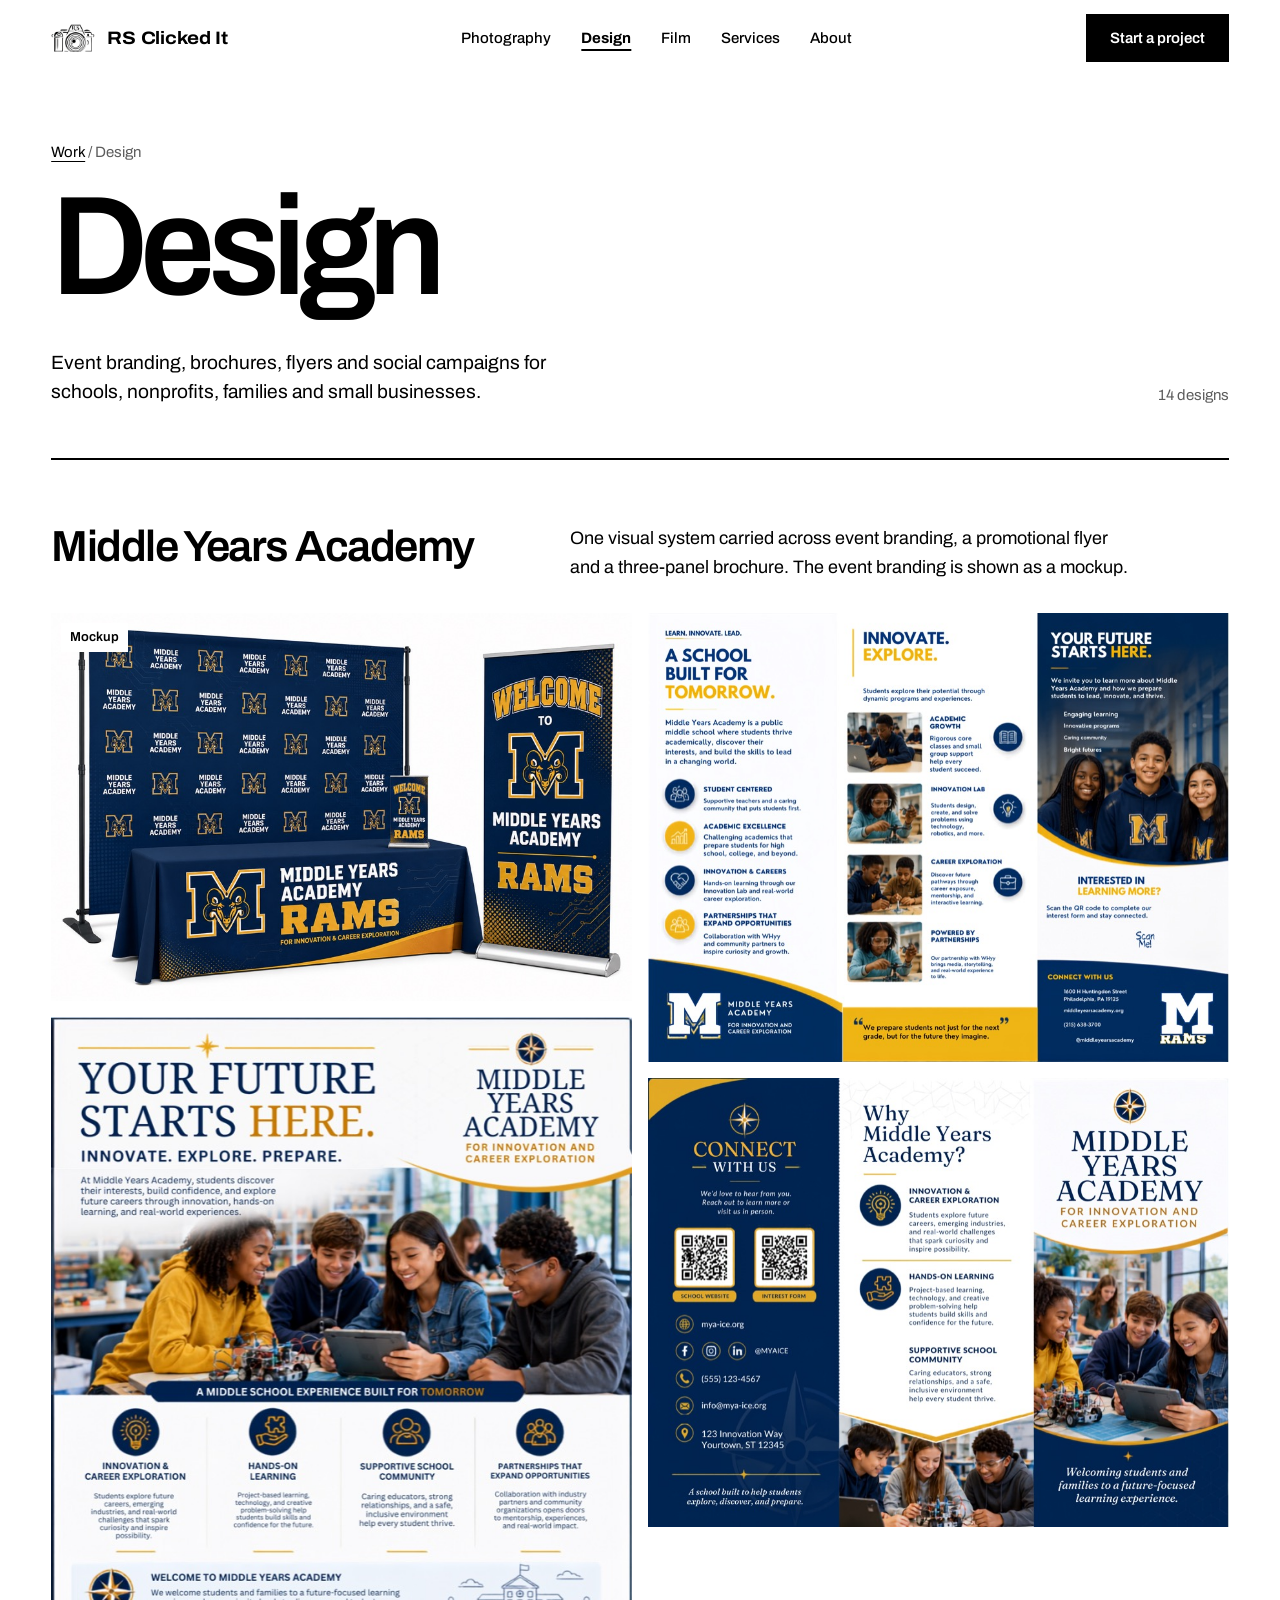
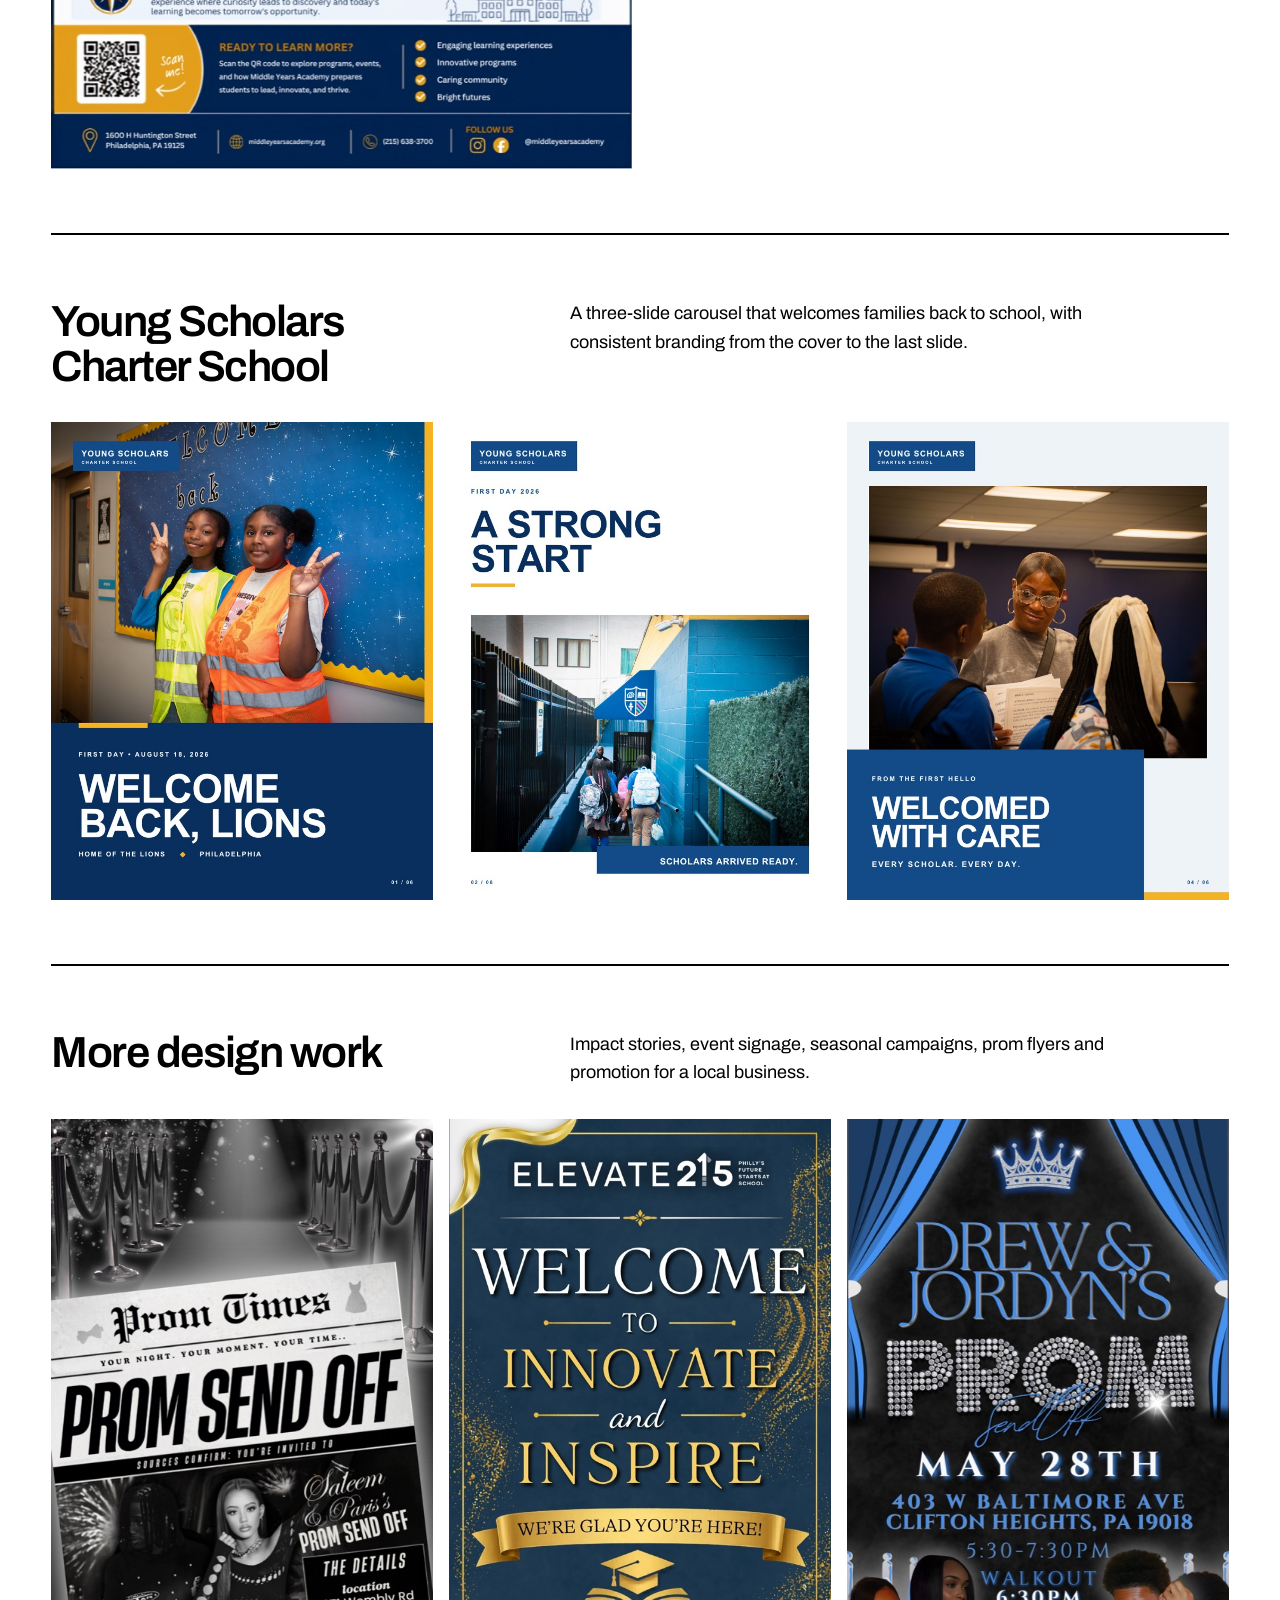
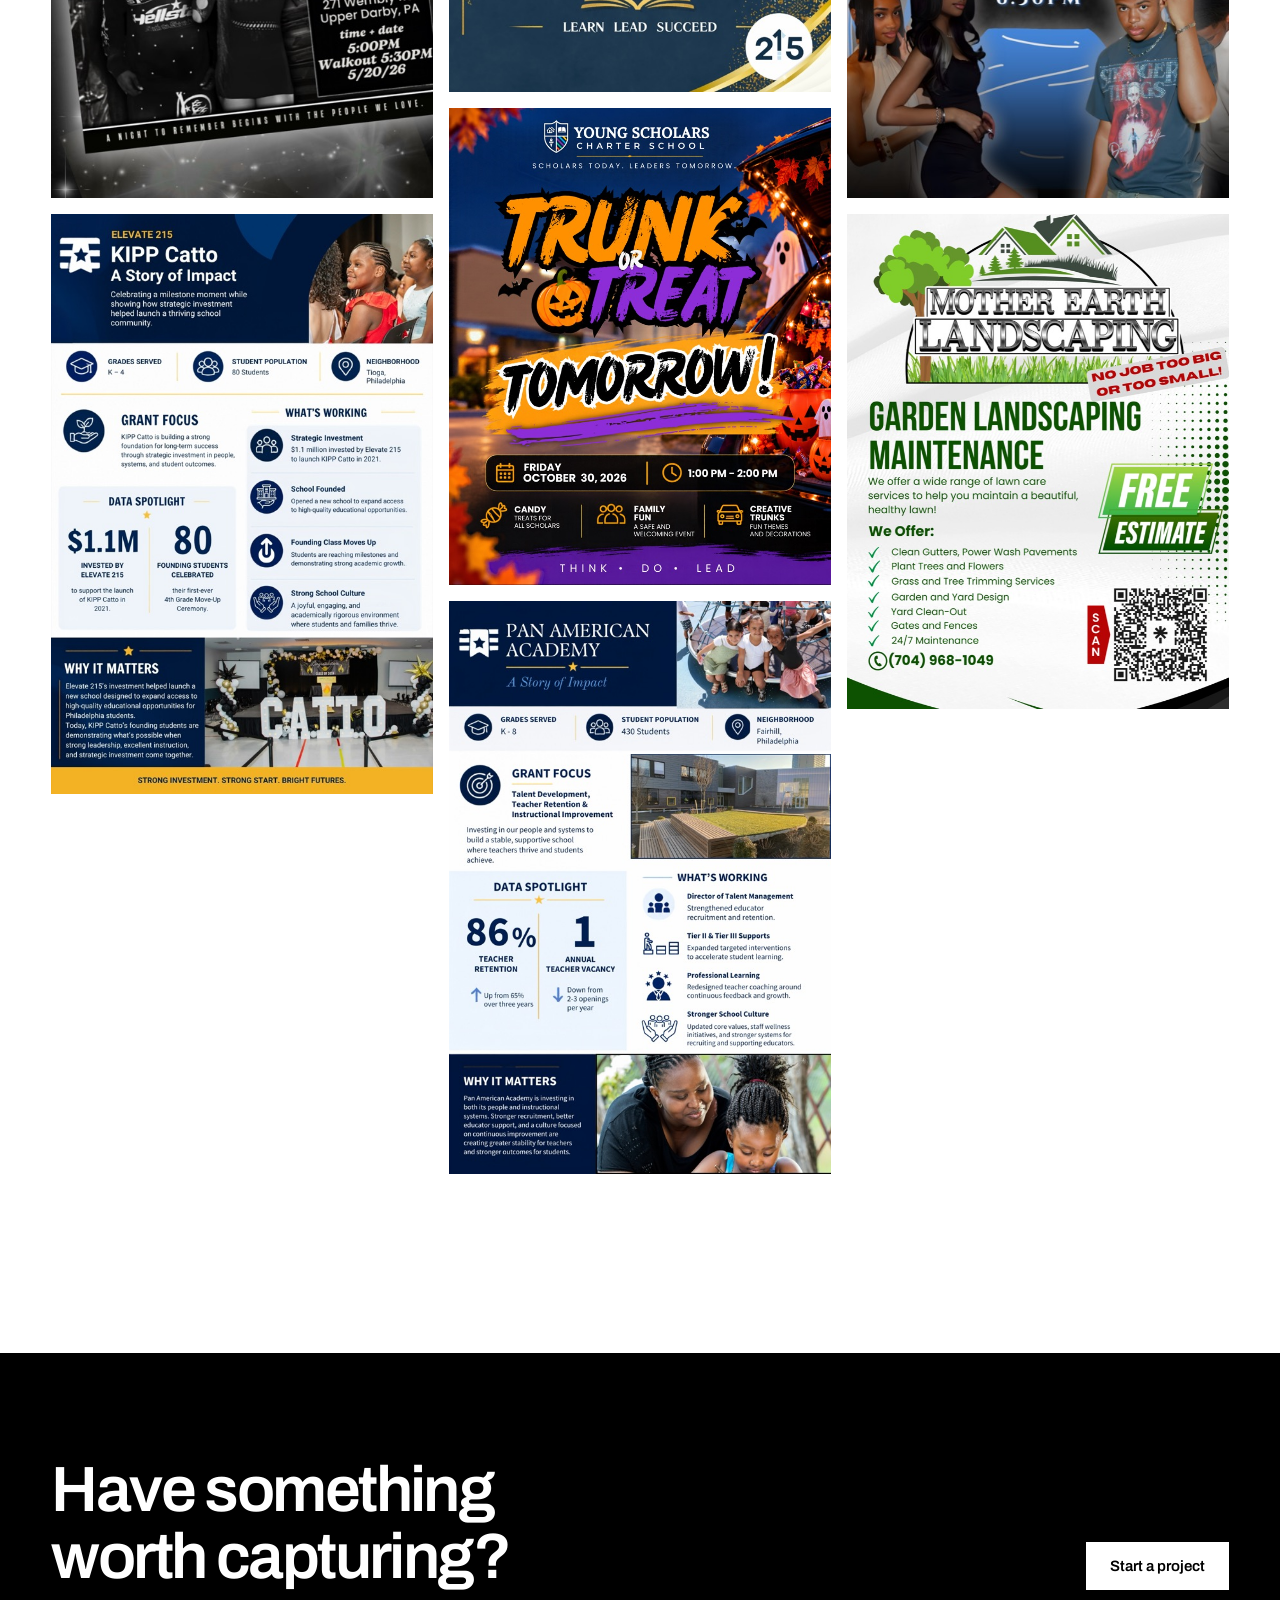
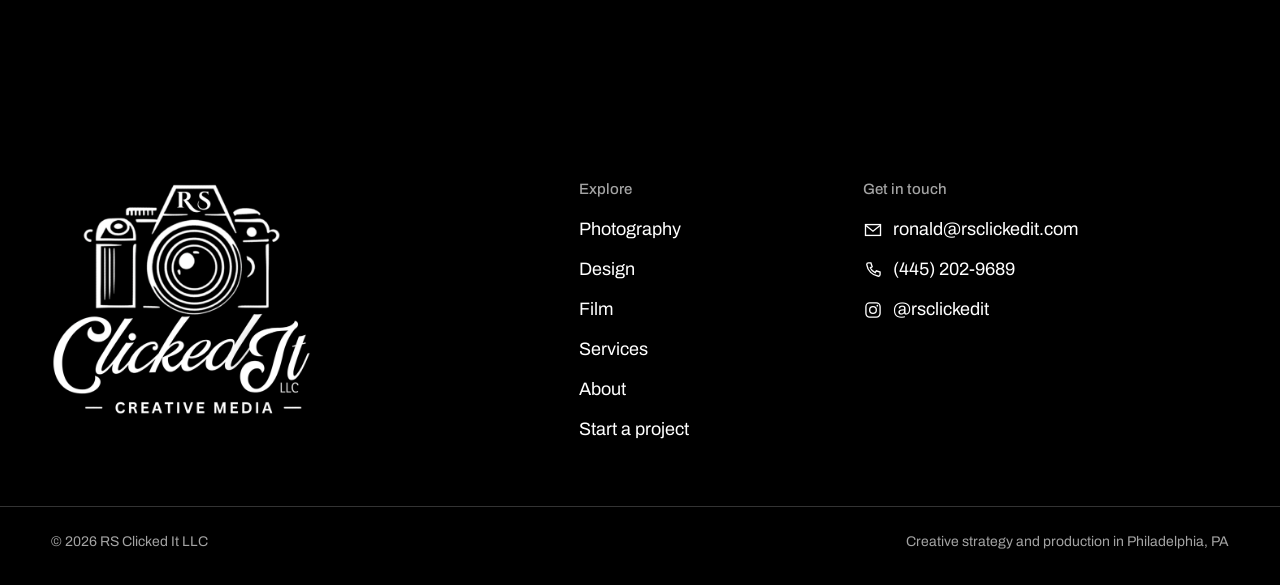
==== design.html @ f7a69924 "Lead the homepage with school work The hero clip is now the Imhotep school promotion (hallway sign i" ====
<!doctype html>
<html lang="en">
<head>
  <meta charset="utf-8">
  <meta name="viewport" content="width=device-width, initial-scale=1">
  <title>Design | RS Clicked It</title>
  <meta name="description" content="Event branding, brochures, flyers and social media campaigns designed by RS Clicked It in Philadelphia.">
  <meta property="og:title" content="Design | RS Clicked It">
  <meta property="og:description" content="Event branding, brochures, flyers and social media campaigns designed by RS Clicked It in Philadelphia.">
  <meta property="og:type" content="website">
  <meta property="og:url" content="https://www.rsclickedit.com/design.html">
  <meta property="og:image" content="https://www.rsclickedit.com/assets/img/photo/16-classroom-laughter.jpg">
  <link rel="canonical" href="https://www.rsclickedit.com/design.html">
  <meta name="theme-color" content="#000000">
  <link rel="icon" type="image/png" href="assets/img/brand/favicon.png">
  <link rel="apple-touch-icon" href="assets/img/brand/apple-touch-icon.png">
  <link rel="preconnect" href="https://fonts.googleapis.com">
  <link rel="preconnect" href="https://fonts.gstatic.com" crossorigin>
  <link rel="stylesheet" href="https://fonts.googleapis.com/css2?family=Archivo:wdth,wght@62..125,100..900&amp;display=swap">
  <link rel="stylesheet" href="assets/css/site.css?v=94019486">
  <script>if(document.visibilityState==="visible"&&window.matchMedia("(prefers-reduced-motion: no-preference)").matches)document.documentElement.classList.add("motion");</script>
</head>
<body data-page="design">
<a class="skip-link" href="#main">Skip to content</a>

<header class="site-header">
  <nav class="nav wrap" aria-label="Main">
    <a class="brand" href="index.html"><img src="assets/img/brand/camera-mark.png" width="240" height="152" alt="">RS Clicked It</a>
    <ul class="nav-links"><li><a href="photography.html">Photography</a></li><li><a href="design.html" aria-current="page">Design</a></li><li><a href="film.html">Film</a></li><li><a href="index.html#services">Services</a></li><li><a href="index.html#about">About</a></li></ul>
    <a class="btn nav-cta" href="index.html#contact">Start a project</a>
    <button class="icon-btn menu-toggle" type="button" data-dialog-open="menu-panel" aria-label="Open menu"><svg class="icon" viewBox="0 0 24 24" fill="none" stroke="currentColor" stroke-width="1.8" aria-hidden="true"><path d="M3 8h18M3 16h18"/></svg></button>
  </nav>
</header>

<dialog class="menu-panel" id="menu-panel" aria-label="Menu">
  <div class="menu-panel-inner">
    <div class="menu-panel-top">
      <a class="brand" href="index.html"><img src="assets/img/brand/camera-mark.png" width="240" height="152" alt="">RS Clicked It</a>
      <button class="icon-btn" type="button" data-dialog-close aria-label="Close menu"><svg class="icon" viewBox="0 0 24 24" fill="none" stroke="currentColor" stroke-width="1.8" aria-hidden="true"><path d="M6 6l12 12M18 6 6 18"/></svg></button>
    </div>
    <ul><li><a href="photography.html">Photography</a></li><li><a href="design.html">Design</a></li><li><a href="film.html">Film</a></li><li><a href="index.html#services">Services</a></li><li><a href="index.html#about">About</a></li></ul>
    <a class="btn" href="index.html#contact">Start a project</a>
  </div>
</dialog>

<main id="main">
  <section class="page-head wrap" aria-labelledby="page-title">
    <p class="crumbs"><a href="index.html#work">Work</a> / Design</p>
    <h1 class="page-title" id="page-title">Design</h1>
    <div class="page-intro">
      <p class="lead">Event branding, brochures, flyers and social campaigns for schools, nonprofits, families and small businesses.</p>
      <p class="meta">14 designs</p>
    </div>
  </section>

  <div class="wrap gallery">
    <section class="case" aria-labelledby="case-mya">
      <div class="case-head">
        <h2 class="case-title" id="case-mya">Middle Years Academy</h2>
        <p>One visual system carried across event branding, a promotional flyer and a three-panel brochure. The event branding is shown as a mockup.</p>
      </div>
      <ul class="masonry masonry-2"><li><button class="tile" type="button" data-full="assets/img/design/01-mya-event-branding-mockup.jpg" data-caption="Event branding for Middle Years Academy, shown as a mockup" aria-label="View larger: Mockup of Middle Years Academy event branding across a booth, banner and table"><span class="tile-tag">Mockup</span><img src="assets/img/design/thumb/01-mya-event-branding-mockup.jpg" width="900" height="600" alt="Mockup of Middle Years Academy event branding across a booth, banner and table" loading="lazy" decoding="async"></button></li><li><button class="tile" type="button" data-full="assets/img/design/04-mya-promotional-flyer.jpg" data-caption="Promotional flyer" aria-label="View larger: Middle Years Academy promotional flyer"><img src="assets/img/design/thumb/04-mya-promotional-flyer.jpg" width="695" height="900" alt="Middle Years Academy promotional flyer" loading="lazy" decoding="async"></button></li><li><button class="tile" type="button" data-full="assets/img/design/02-mya-brochure-interior.jpg" data-caption="Brochure interior" aria-label="View larger: Interior spread of a three-panel Middle Years Academy brochure"><img src="assets/img/design/thumb/02-mya-brochure-interior.jpg" width="900" height="695" alt="Interior spread of a three-panel Middle Years Academy brochure" loading="lazy" decoding="async"></button></li><li><button class="tile" type="button" data-full="assets/img/design/03-mya-brochure-exterior.jpg" data-caption="Brochure exterior" aria-label="View larger: Exterior panels of the Middle Years Academy brochure"><img src="assets/img/design/thumb/03-mya-brochure-exterior.jpg" width="900" height="695" alt="Exterior panels of the Middle Years Academy brochure" loading="lazy" decoding="async"></button></li></ul>
    </section>

    <section class="case" aria-labelledby="case-ys">
      <div class="case-head">
        <h2 class="case-title" id="case-ys">Young Scholars Charter School</h2>
        <p>A three-slide carousel that welcomes families back to school, with consistent branding from the cover to the last slide.</p>
      </div>
      <ul class="case-grid-3"><li><button class="tile" type="button" data-full="assets/img/design/08-young-scholars-carousel-cover.jpg" data-caption="Carousel cover" aria-label="View larger: Cover slide of a Young Scholars social media carousel"><img src="assets/img/design/thumb/08-young-scholars-carousel-cover.jpg" width="720" height="900" alt="Cover slide of a Young Scholars social media carousel" loading="lazy" decoding="async"></button></li><li><button class="tile" type="button" data-full="assets/img/design/09-young-scholars-carousel-arrival.jpg" data-caption="Carousel slide: arrival" aria-label="View larger: Young Scholars carousel slide welcoming students back"><img src="assets/img/design/thumb/09-young-scholars-carousel-arrival.jpg" width="720" height="900" alt="Young Scholars carousel slide welcoming students back" loading="lazy" decoding="async"></button></li><li><button class="tile" type="button" data-full="assets/img/design/10-young-scholars-carousel-care.jpg" data-caption="Carousel slide: care" aria-label="View larger: Young Scholars carousel slide about how students are cared for"><img src="assets/img/design/thumb/10-young-scholars-carousel-care.jpg" width="720" height="900" alt="Young Scholars carousel slide about how students are cared for" loading="lazy" decoding="async"></button></li></ul>
    </section>

    <section class="case" aria-labelledby="case-more">
      <div class="case-head">
        <h2 class="case-title" id="case-more">More design work</h2>
        <p>Impact stories, event signage, seasonal campaigns, prom flyers and promotion for a local business.</p>
      </div>
      <ul class="masonry"><li><button class="tile" type="button" data-full="assets/img/design/12-saleem-newspaper-flyer.jpg" data-caption="Prom send-off flyer, newspaper concept" aria-label="View larger: Prom send-off flyer designed as a black-and-white newspaper front page"><img src="assets/img/design/thumb/12-saleem-newspaper-flyer.jpg" width="506" height="900" alt="Prom send-off flyer designed as a black-and-white newspaper front page" loading="lazy" decoding="async"></button></li><li><button class="tile" type="button" data-full="assets/img/design/05-kipp-impact-story.jpg" data-caption="KIPP impact story" aria-label="View larger: KIPP impact story layout with statistics and student photos"><img src="assets/img/design/thumb/05-kipp-impact-story.jpg" width="593" height="900" alt="KIPP impact story layout with statistics and student photos" loading="lazy" decoding="async"></button></li><li><button class="tile" type="button" data-full="assets/img/design/07-innovate-inspire-welcome-board.jpg" data-caption="Innovate &amp; Inspire welcome board" aria-label="View larger: Welcome board for the Innovate and Inspire event"><img src="assets/img/design/thumb/07-innovate-inspire-welcome-board.jpg" width="600" height="900" alt="Welcome board for the Innovate and Inspire event" loading="lazy" decoding="async"></button></li><li><button class="tile" type="button" data-full="assets/img/design/11-trunk-or-treat-campaign.jpg" data-caption="Trunk or Treat campaign" aria-label="View larger: Trunk or Treat event campaign graphic"><img src="assets/img/design/thumb/11-trunk-or-treat-campaign.jpg" width="720" height="900" alt="Trunk or Treat event campaign graphic" loading="lazy" decoding="async"></button></li><li><button class="tile" type="button" data-full="assets/img/design/06-pan-american-impact-story.jpg" data-caption="Pan American impact story" aria-label="View larger: Pan American impact story layout with statistics and photos"><img src="assets/img/design/thumb/06-pan-american-impact-story.jpg" width="600" height="900" alt="Pan American impact story layout with statistics and photos" loading="lazy" decoding="async"></button></li><li><button class="tile" type="button" data-full="assets/img/design/13-drew-jordyn-prom-flyer.jpg" data-caption="Prom flyer for Drew &amp; Jordyn" aria-label="View larger: Prom flyer for Drew and Jordyn with a blue theatrical design"><img src="assets/img/design/thumb/13-drew-jordyn-prom-flyer.jpg" width="506" height="900" alt="Prom flyer for Drew and Jordyn with a blue theatrical design" loading="lazy" decoding="async"></button></li><li><button class="tile" type="button" data-full="assets/img/design/14-mother-earth-landscaping-flyer.jpg" data-caption="Mother Earth Landscaping flyer" aria-label="View larger: Mother Earth Landscaping promotional flyer"><img src="assets/img/design/thumb/14-mother-earth-landscaping-flyer.jpg" width="695" height="900" alt="Mother Earth Landscaping promotional flyer" loading="lazy" decoding="async"></button></li></ul>
    </section>
  </div>
  
<section class="closer on-dark" aria-labelledby="closer-title">
  <div class="wrap closer-inner">
    <h2 class="h2" id="closer-title">Have something worth capturing?</h2>
    <a class="btn" href="index.html#contact">Start a project</a>
  </div>
</section>

</main>

<dialog class="lightbox" id="lightbox" aria-label="Image viewer">
  <div class="lightbox-inner">
    <div class="lightbox-top">
      <p class="lightbox-count" aria-live="polite"></p>
      <button class="icon-btn" type="button" data-dialog-close aria-label="Close image viewer"><svg class="icon" viewBox="0 0 24 24" fill="none" stroke="currentColor" stroke-width="1.8" aria-hidden="true"><path d="M6 6l12 12M18 6 6 18"/></svg></button>
    </div>
    <div class="lightbox-stage">
      <button class="icon-btn" type="button" data-lightbox-prev aria-label="Previous image"><svg class="icon" viewBox="0 0 24 24" fill="none" stroke="currentColor" stroke-width="1.8" aria-hidden="true"><path d="M15 5l-7 7 7 7"/></svg></button>
      <figure class="lightbox-figure"><img alt=""></figure>
      <button class="icon-btn" type="button" data-lightbox-next aria-label="Next image"><svg class="icon" viewBox="0 0 24 24" fill="none" stroke="currentColor" stroke-width="1.8" aria-hidden="true"><path d="M9 5l7 7-7 7"/></svg></button>
    </div>
    <div>
      <p class="lightbox-caption"></p>
      <div class="lightbox-bottom-nav">
        <button class="icon-btn" type="button" data-lightbox-prev aria-label="Previous image"><svg class="icon" viewBox="0 0 24 24" fill="none" stroke="currentColor" stroke-width="1.8" aria-hidden="true"><path d="M15 5l-7 7 7 7"/></svg></button>
        <button class="icon-btn" type="button" data-lightbox-next aria-label="Next image"><svg class="icon" viewBox="0 0 24 24" fill="none" stroke="currentColor" stroke-width="1.8" aria-hidden="true"><path d="M9 5l7 7-7 7"/></svg></button>
      </div>
    </div>
  </div>
</dialog>

<footer class="site-footer on-dark">
  <div class="wrap footer-grid">
    <div class="footer-brand">
      <img class="footer-logo" src="assets/img/brand/logo-white.png" width="640" height="577" alt="RS Clicked It LLC, Creative Media" loading="lazy">
    </div>
    <div class="footer-col">
      <h2>Explore</h2>
      <ul>
        <li><a href="photography.html">Photography</a></li>
        <li><a href="design.html">Design</a></li>
        <li><a href="film.html">Film</a></li>
        <li><a href="index.html#services">Services</a></li>
        <li><a href="index.html#about">About</a></li>
        <li><a href="index.html#contact">Start a project</a></li>
      </ul>
    </div>
    <div class="footer-col">
      <h2>Get in touch</h2>
      <ul>
        <li><a href="mailto:ronald@rsclickedit.com"><svg class="icon" viewBox="0 0 24 24" fill="none" stroke="currentColor" stroke-width="1.6" aria-hidden="true"><rect x="3" y="5.5" width="18" height="13"/><path d="m3.5 6.5 8.5 7 8.5-7"/></svg>ronald@rsclickedit.com</a></li>
        <li><a href="tel:+14452029689"><svg class="icon" viewBox="0 0 24 24" fill="none" stroke="currentColor" stroke-width="1.6" aria-hidden="true"><path d="M6.5 3.5h3l1.5 4.5-2.2 1.4a11 11 0 0 0 5.8 5.8l1.4-2.2 4.5 1.5v3a2 2 0 0 1-2 2A16.5 16.5 0 0 1 4.5 5.5a2 2 0 0 1 2-2z"/></svg>(445) 202-9689</a></li>
        <li><a href="https://instagram.com/rsclickedit" rel="noopener"><svg class="icon" viewBox="0 0 24 24" fill="none" stroke="currentColor" stroke-width="1.6" aria-hidden="true"><rect x="3.5" y="3.5" width="17" height="17" rx="4.5"/><circle cx="12" cy="12" r="4"/><circle cx="17.2" cy="6.8" r="1" fill="currentColor" stroke="none"/></svg>@rsclickedit</a></li>
      </ul>
    </div>
  </div>
  <div class="wrap footer-base">
    <p>&copy; 2026 RS Clicked It LLC</p>
    <p>Creative strategy and production in Philadelphia, PA</p>
  </div>
</footer>

<script src="assets/js/site.js?v=47d76ffc" defer></script>
</body>
</html>
---- assets/css/site.css ----
/* RS Clicked It — site styles
   Black and white by design: the photography and film carry the color. */

:root {
  --ink: #000;
  --paper: #fff;
  --fog: #f2f2f2;        /* alternate section background */
  --graphite: #5c5c5c;   /* secondary text on white (6.7:1) */
  --rule: #d4d4d4;       /* hairlines on white */
  --smoke: #a3a3a3;      /* secondary text on black (8.3:1) */
  --rule-dark: #333;     /* hairlines on black */
  --error: #b3261e;      /* form errors only (6.5:1 on white) */

  --font: "Archivo", "Helvetica Neue", Helvetica, Arial, sans-serif;
  --gutter: clamp(16px, 4vw, 56px);
  --max: 1440px;
  --header-h: 76px;
  --ease-out: cubic-bezier(.2, .7, .2, 1);
}

/* ---------- Base ---------- */

*, *::before, *::after { box-sizing: border-box; }

html {
  -webkit-text-size-adjust: 100%;
  scroll-padding-top: calc(var(--header-h) + 16px);
}

@media (prefers-reduced-motion: no-preference) {
  html { scroll-behavior: smooth; }
}

body {
  margin: 0;
  background: var(--paper);
  color: var(--ink);
  font-family: var(--font);
  font-size: 1.125rem;
  line-height: 1.6;
  font-variation-settings: "wdth" 100;
  text-rendering: optimizeLegibility;
  -webkit-font-smoothing: antialiased;
}

img, video { display: block; max-width: 100%; height: auto; }
a { color: inherit; }
button { font: inherit; color: inherit; }
p { margin: 0 0 1em; }

h1, h2, h3 {
  margin: 0;
  font-weight: 600;
  line-height: 1.05;
  letter-spacing: -0.03em;
  text-wrap: balance;
}

:focus-visible { outline: 2px solid var(--ink); outline-offset: 3px; }
.on-dark :focus-visible,
dialog :focus-visible { outline-color: var(--paper); }
.menu-panel :focus-visible { outline-color: var(--ink); }

.skip-link {
  position: absolute;
  left: var(--gutter);
  top: -100px;
  z-index: 100;
  padding: 12px 18px;
  background: var(--ink);
  color: var(--paper);
  font-weight: 600;
  text-decoration: none;
}
.skip-link:focus { top: 12px; }

.visually-hidden {
  position: absolute !important;
  width: 1px; height: 1px;
  margin: -1px; padding: 0;
  overflow: hidden;
  clip: rect(0 0 0 0);
  white-space: nowrap;
  border: 0;
}

.wrap {
  max-width: var(--max);
  margin-inline: auto;
  padding-inline: var(--gutter);
}

.section { padding-block: clamp(72px, 10vw, 144px); }
.on-dark { background: var(--ink); color: var(--paper); }
.on-fog { background: var(--fog); }

.section-head {
  display: grid;
  grid-template-columns: minmax(0, 1fr) minmax(0, 1fr);
  gap: 20px 48px;
  align-items: end;
  margin-bottom: clamp(40px, 5vw, 72px);
}
.section-head .lead { margin: 0; }

.h2 { font-size: clamp(2.25rem, 5vw, 4.25rem); letter-spacing: -0.04em; }

.lead {
  font-size: clamp(1.125rem, 1.5vw, 1.3125rem);
  line-height: 1.5;
  max-width: 40ch;
}
.on-dark .lead { color: var(--paper); }

.meta { font-size: 0.9375rem; color: var(--graphite); }
.on-dark .meta { color: var(--smoke); }

.text-link {
  display: inline-flex;
  align-items: center;
  min-height: 44px;
  font-weight: 600;
  text-decoration: underline;
  text-decoration-thickness: 1.5px;
  text-underline-offset: 5px;
}
.text-link:hover { text-decoration-thickness: 3px; }

/* ---------- Buttons & icons ---------- */

.btn {
  display: inline-flex;
  align-items: center;
  justify-content: center;
  gap: 10px;
  min-height: 48px;
  padding: 0 22px;
  border: 2px solid var(--ink);
  background: var(--ink);
  color: var(--paper);
  font-size: 0.9375rem;
  font-weight: 600;
  text-decoration: none;
  cursor: pointer;
  transition: background-color .18s ease, color .18s ease;
}
.btn:hover { background: var(--paper); color: var(--ink); }
.btn[disabled] { opacity: .5; cursor: progress; }

.icon { width: 22px; height: 22px; flex: none; }

.icon-btn {
  display: inline-grid;
  place-items: center;
  width: 48px;
  height: 48px;
  padding: 0;
  border: 1.5px solid currentColor;
  border-radius: 50%;
  background: transparent;
  color: inherit;
  cursor: pointer;
  transition: background-color .18s ease, color .18s ease;
}
.icon-btn:hover { background: var(--paper); color: var(--ink); }
.menu-panel .icon-btn:hover,
.site-header .icon-btn:hover { background: var(--ink); color: var(--paper); }

/* ---------- Header ---------- */

.site-header {
  position: sticky;
  top: 0;
  z-index: 50;
  background: var(--paper);
  transition: box-shadow .2s ease;
}
.site-header.is-scrolled { box-shadow: 0 1px 0 var(--rule); }

.nav {
  display: flex;
  align-items: center;
  gap: 24px;
  height: var(--header-h);
}

.brand {
  display: inline-flex;
  align-items: center;
  gap: 12px;
  min-height: 44px;
  font-size: 1.125rem;
  font-weight: 700;
  letter-spacing: -0.01em;
  font-variation-settings: "wdth" 112;
  text-decoration: none;
  white-space: nowrap;
}
.brand img { width: 44px; filter: invert(1); }

.nav-links {
  display: flex;
  gap: 2px;
  margin: 0 auto;
  padding: 0;
  list-style: none;
}
.nav-links a {
  display: inline-flex;
  align-items: center;
  min-height: 44px;
  padding: 0 14px;
  font-size: 0.9375rem;
  font-weight: 500;
  text-decoration: none;
}
.nav-links a:hover { text-decoration: underline; text-underline-offset: 6px; }
.nav-links a[aria-current="page"] {
  font-weight: 700;
  text-decoration: underline;
  text-decoration-thickness: 2px;
  text-underline-offset: 6px;
}

.menu-toggle { display: none; margin-left: auto; }

@media (max-width: 980px) {
  .nav-links, .nav-cta { display: none; }
  .menu-toggle { display: inline-grid; }
}

/* Mobile menu (a modal <dialog>) */
dialog { padding: 0; border: 0; }

.menu-panel {
  width: 100%;
  max-width: none;
  height: 100dvh;
  max-height: none;
  margin: 0;
  background: var(--paper);
  color: var(--ink);
}
.menu-panel::backdrop { background: var(--paper); }
.menu-panel-inner {
  display: flex;
  flex-direction: column;
  min-height: 100%;
  padding: 0 var(--gutter) 32px;
}
.menu-panel-top {
  display: flex;
  align-items: center;
  justify-content: space-between;
  height: var(--header-h);
}
.menu-panel ul { margin: 24px 0 40px; padding: 0; list-style: none; }
.menu-panel li a {
  display: block;
  padding: 14px 0;
  border-bottom: 1px solid var(--rule);
  font-size: clamp(2rem, 9vw, 3rem);
  font-weight: 600;
  letter-spacing: -0.035em;
  line-height: 1.1;
  text-decoration: none;
}
.menu-panel .btn { margin-top: auto; }

/* ---------- Hero ---------- */

.hero {
  padding-top: clamp(20px, 3vw, 40px);
  padding-bottom: clamp(56px, 7vw, 104px);
}

.hero-grid {
  display: grid;
  grid-template-columns: minmax(150px, 220px) minmax(0, 1fr);
  gap: clamp(24px, 3vw, 48px);
  align-items: start;
}

.hero-reel { padding-top: 60px; }

.reel-tile {
  position: relative;
  display: block;
  width: 100%;
  aspect-ratio: 4 / 5;
  padding: 0;
  border: 0;
  overflow: hidden;
  background: var(--ink);
  cursor: pointer;
}
.reel-tile video,
.reel-tile img { width: 100%; height: 100%; object-fit: cover; }

.play-badge {
  position: absolute;
  inset: 0;
  display: grid;
  place-items: center;
  width: 64px;
  height: 64px;
  margin: auto;
  border-radius: 50%;
  background: rgba(0, 0, 0, .78);
  color: var(--paper);
  transition: transform .2s var(--ease-out);
}
.play-badge .icon { width: 24px; height: 24px; margin-left: 3px; }
/* In the hero tile the badge sits in a corner so the clip's subject stays visible */
.reel-tile .play-badge { inset: auto auto 12px 12px; width: 52px; height: 52px; margin: 0; }
.reel-tile .play-badge .icon { width: 20px; height: 20px; }
.reel-tile:hover .play-badge { transform: scale(1.08); }

.reel-caption { margin: 14px 0 0; font-size: 0.9375rem; font-weight: 600; }

.hero-meta {
  display: flex;
  flex-wrap: wrap;
  align-items: center;
  justify-content: space-between;
  gap: 12px 24px;
  min-height: 44px;
  margin-bottom: 16px;
}
.hero-meta p {
  display: flex;
  align-items: center;
  gap: 10px;
  margin: 0;
  font-size: 0.9375rem;
}
.place-mark { width: 30px; filter: invert(1); }

.faces { display: flex; }
.faces img {
  width: 32px;
  height: 32px;
  margin-left: -9px;
  border: 2px solid var(--paper);
  border-radius: 50%;
  object-fit: cover;
}
.faces img:first-child { margin-left: 0; }

/* The viewfinder: dashed frame with autofocus brackets */
.viewfinder {
  position: relative;
  padding: clamp(20px, 2.8vw, 44px) clamp(16px, 2.8vw, 44px);
  border: 1px dashed #b5b5b5;
}

.af {
  position: absolute;
  width: 24px;
  height: 24px;
  border: 0 solid var(--ink);
  pointer-events: none;
}
.af-tl { top: -2px; left: -2px; border-top-width: 2px; border-left-width: 2px; --dx: -16px; --dy: -16px; }
.af-tr { top: -2px; right: -2px; border-top-width: 2px; border-right-width: 2px; --dx: 16px; --dy: -16px; }
.af-bl { bottom: -2px; left: -2px; border-bottom-width: 2px; border-left-width: 2px; --dx: -16px; --dy: 16px; }
.af-br { bottom: -2px; right: -2px; border-bottom-width: 2px; border-right-width: 2px; --dx: 16px; --dy: 16px; }

.display {
  --d: clamp(2.6rem, 8.8vw, 8.6rem);
  font-size: var(--d);
  font-weight: 600;
  line-height: 0.98;
  letter-spacing: -0.045em;
  font-variation-settings: "wdth" 94;
  text-wrap: wrap;
}
.display .line { display: block; }

.frame-shot {
  display: inline-block;
  width: 1.9em;
  height: 0.74em;
  margin-inline: 0.04em;
  object-fit: cover;
  vertical-align: 0.02em;
}

.chip {
  display: inline-flex;
  align-items: center;
  gap: 0.6em;
  height: max(44px, calc(var(--d) * 0.62));
  padding: 0 1.1em 0 0.4em;
  margin-inline: 0.04em;
  vertical-align: 0.1em;
  background: var(--ink);
  color: var(--paper);
  font-size: max(15px, calc(var(--d) * 0.15));
  font-weight: 600;
  letter-spacing: 0;
  line-height: 1;
  font-variation-settings: "wdth" 100;
  text-decoration: none;
  transition: background-color .18s ease, color .18s ease;
}
.chip img {
  width: max(32px, calc(var(--d) * 0.62 - 14px));
  height: max(32px, calc(var(--d) * 0.62 - 14px));
  border-radius: 50%;
  object-fit: cover;
  object-position: 50% 25%;
}
.chip:hover { background: var(--paper); color: var(--ink); box-shadow: inset 0 0 0 2px var(--ink); }

.hero-caption {
  max-width: 360px;
  margin: 28px 0 0;
  padding: 14px 18px;
  background: var(--ink);
  color: var(--paper);
  font-size: 1.0625rem;
  line-height: 1.4;
}

@media (min-width: 1100px) {
  .display .line { white-space: nowrap; }
  .hero-caption {
    position: absolute;
    left: clamp(16px, 2.8vw, 44px);
    bottom: clamp(20px, 2.8vw, 44px);
    width: 310px;
    margin: 0;
  }
  .display .line-last { padding-left: calc(310px + 0.22em); }
}

/* Lower hero row: services index, mosaic, portrait, project tile */
.hero-lower {
  --g: clamp(12px, 1.4vw, 20px);
  display: grid;
  grid-template-columns: minmax(220px, 1.1fr) 1.5fr 1fr 1fr;
  gap: var(--g);
  height: clamp(360px, 32vw, 470px);
  margin-top: clamp(40px, 5vw, 72px);
}

.service-index {
  display: flex;
  flex-direction: column;
  justify-content: space-between;
  gap: 32px;
}
.service-index ul { margin: 0; padding: 0; list-style: none; }
.service-note { margin: 0; color: var(--graphite); font-size: 0.9375rem; line-height: 1.5; max-width: 30ch; }
.service-index a {
  display: flex;
  align-items: baseline;
  justify-content: space-between;
  gap: 12px;
  padding: 15px 0;
  border-bottom: 1px solid var(--ink);
  font-size: 1.0625rem;
  font-weight: 600;
  text-decoration: none;
}
.service-index small { color: var(--graphite); font-size: 0.8125rem; font-weight: 400; text-align: right; }
.service-index a:hover span { text-decoration: underline; text-underline-offset: 5px; }

.mosaic {
  display: grid;
  grid-template-columns: 1fr 1fr;
  grid-template-rows: 1fr 1fr;
  gap: var(--g);
  min-height: 0;
}
.mosaic img, .tall img { width: 100%; height: 100%; object-fit: cover; }
.tall { margin: 0; min-height: 0; }

.cta-tile {
  display: flex;
  flex-direction: column;
  justify-content: space-between;
  padding: 22px;
  background: var(--ink);
  color: var(--paper);
  text-decoration: none;
}
.cta-tile .icon { align-self: flex-end; width: 48px; height: 48px; transition: transform .25s var(--ease-out); }
.cta-tile:hover .icon { transform: translate(4px, -4px); }
.cta-tile-title {
  display: block;
  font-size: clamp(1.625rem, 2.3vw, 2.375rem);
  font-weight: 600;
  line-height: 1;
  letter-spacing: -0.03em;
  font-variation-settings: "wdth" 108;
}
.cta-tile-sub { display: block; margin-top: 12px; color: var(--smoke); font-size: 0.9375rem; line-height: 1.4; }

@media (max-width: 1099px) {
  .hero-lower { grid-template-columns: 1fr 1fr; height: auto; }
  .service-index { grid-column: 1 / -1; }
  .mosaic { aspect-ratio: 1; }
  .tall { aspect-ratio: auto; }
  .cta-tile { grid-column: 1 / -1; min-height: 200px; }
}

@media (max-width: 860px) {
  .hero-grid { grid-template-columns: 1fr; }
  .hero-reel { order: 2; padding-top: 0; }
  .reel-tile { aspect-ratio: 16 / 9; }
}

@media (max-width: 600px) {
  .hero-lower { grid-template-columns: 1fr; }
  .tall { aspect-ratio: 4 / 5; }
  .viewfinder { padding: 22px 16px; }
  .hero-meta .hero-place { display: none; }
}

/* Below the wide layout, let "Stories … worth telling." flow as one sentence */
@media (max-width: 1099px) {
  .display .line-3, .display .line-last { display: inline; }
}

/* Load sequence: brackets lock focus, then the headline settles in.
   The "motion" class is set by a tiny script in <head> only when the page is
   visible and the visitor hasn't asked for reduced motion, so the headline is
   never left invisible. */
@media (prefers-reduced-motion: no-preference) {
  .motion .viewfinder .af { animation: af-lock .75s var(--ease-out) .1s both; }
  .motion .display .line { animation: rise .8s var(--ease-out) both; }
  .motion .display .line:nth-child(1) { animation-delay: .3s; }
  .motion .display .line:nth-child(2) { animation-delay: .38s; }
  .motion .display .line:nth-child(3) { animation-delay: .46s; }
  .motion .display .line:nth-child(4) { animation-delay: .54s; }
  .motion .hero-caption { animation: rise .8s var(--ease-out) .7s both; }
}

@keyframes af-lock {
  0% { opacity: 0; transform: translate(var(--dx), var(--dy)); }
  55% { opacity: 1; transform: translate(calc(var(--dx) * -0.2), calc(var(--dy) * -0.2)); }
  100% { opacity: 1; transform: none; }
}
@keyframes rise {
  from { opacity: 0; transform: translateY(18px); }
  to { opacity: 1; transform: none; }
}

/* ---------- Selected work ---------- */

.work-grid {
  display: grid;
  grid-template-columns: minmax(0, 7fr) minmax(0, 5fr);
  gap: clamp(20px, 2.4vw, 32px);
}
.work-photo { grid-row: span 2; }

.work-entry {
  display: flex;
  flex-direction: column;
  gap: 14px;
  text-decoration: none;
}
.work-media {
  position: relative;
  flex: 1;
  aspect-ratio: 16 / 10;
  overflow: hidden;
  background: var(--fog);
}
.work-photo .work-media { aspect-ratio: auto; min-height: 420px; }
.work-media img { position: absolute; inset: 0; width: 100%; height: 100%; object-fit: cover; }
.work-media .play-badge { z-index: 1; }

.work-meta { display: flex; align-items: baseline; justify-content: space-between; gap: 16px; }
.work-title {
  font-size: clamp(1.5rem, 2.4vw, 2.25rem);
  font-weight: 600;
  line-height: 1.1;
  letter-spacing: -0.03em;
}
.work-entry:hover .work-title {
  text-decoration: underline;
  text-decoration-thickness: 2px;
  text-underline-offset: 6px;
}

@media (max-width: 800px) {
  .work-grid { grid-template-columns: 1fr; }
  .work-photo { grid-row: auto; }
  .work-photo .work-media { min-height: 0; aspect-ratio: 4 / 3; }
  .section-head { grid-template-columns: 1fr; }
}

/* ---------- Featured film ---------- */

.film-feature-grid {
  display: grid;
  grid-template-columns: minmax(0, 4fr) minmax(0, 8fr);
  gap: clamp(32px, 4vw, 64px);
  align-items: end;
}
.film-copy .lead { margin-top: 20px; }
.film-player video,
.film-card video,
.film-hero video {
  width: 100%;
  aspect-ratio: 16 / 9;
  background: #111;
  object-fit: contain;
}

/* YouTube films: our poster and play button until clicked, then YouTube's player */
.yt-embed {
  position: relative;
  display: block;
  aspect-ratio: 16 / 9;
  overflow: hidden;
  background: #111;
}
.yt-embed img { width: 100%; height: 100%; object-fit: cover; }
.yt-embed:hover .play-badge { transform: scale(1.08); }
.yt-frame { display: block; width: 100%; aspect-ratio: 16 / 9; border: 0; background: var(--ink); }

.film-more {
  display: grid;
  grid-template-columns: repeat(3, minmax(0, 1fr));
  gap: clamp(16px, 2vw, 28px);
  margin-top: clamp(40px, 5vw, 64px);
  padding-top: 28px;
  border-top: 1px solid var(--rule-dark);
}
.film-more a { display: grid; gap: 12px; text-decoration: none; }
.film-more img { width: 100%; aspect-ratio: 16 / 9; object-fit: cover; }
.film-more strong { display: block; font-size: 1.125rem; font-weight: 600; line-height: 1.25; }
.film-more a:hover strong { text-decoration: underline; text-underline-offset: 5px; }

@media (max-width: 900px) {
  .film-feature-grid { grid-template-columns: 1fr; }
}
@media (max-width: 640px) {
  .film-more { grid-template-columns: 1fr; }
}

/* ---------- Services ---------- */

.service-list { border-top: 2px solid var(--ink); }
.service {
  display: grid;
  grid-template-columns: minmax(0, 5fr) minmax(0, 5fr) minmax(0, 4fr);
  gap: 20px 48px;
  padding: clamp(28px, 3.5vw, 48px) 0;
  border-bottom: 1px solid var(--rule);
}
.service-name {
  font-size: clamp(1.75rem, 3.1vw, 3rem);
  font-weight: 500;
  line-height: 1.05;
  letter-spacing: -0.01em;
  font-variation-settings: "wdth" 125;
}
.service p { max-width: 44ch; margin: 0; }
.service-projects h4 { margin: 0 0 8px; font-size: 0.9375rem; font-weight: 600; }
.service-projects ul { margin: 0; padding: 0; list-style: none; color: var(--graphite); font-size: 1rem; }
.service-projects li { padding: 3px 0; }

@media (max-width: 900px) {
  .service { grid-template-columns: 1fr; }
}

/* ---------- About ---------- */

.about-grid {
  display: grid;
  grid-template-columns: minmax(0, 5fr) minmax(0, 7fr);
  gap: clamp(32px, 5vw, 80px);
  align-items: start;
}
.about-photo { margin: 0; }
.about-photo img { width: 100%; aspect-ratio: 4 / 5; object-fit: cover; object-position: 50% 20%; }
.about-copy .lead { margin: 24px 0 28px; max-width: 34ch; }
.about-copy p { max-width: 62ch; }
.clients { margin-top: 40px; padding-top: 24px; border-top: 1px solid var(--ink); }
.clients h3 { font-size: 0.9375rem; font-weight: 600; letter-spacing: 0; }
.client-list { display: flex; flex-wrap: wrap; gap: 8px; margin: 14px 0 0; padding: 0; list-style: none; }
.client-list li { padding: 6px 12px; border: 1px solid var(--ink); background: var(--paper); font-size: 0.9375rem; }
.clients-sub { margin-top: 28px; }
.client-list-quiet li { border-color: var(--rule); color: var(--graphite); }

@media (max-width: 860px) {
  .about-grid { grid-template-columns: 1fr; }
  .about-photo { max-width: 420px; }
}

/* ---------- Contact ---------- */

.contact-grid {
  display: grid;
  grid-template-columns: minmax(0, 5fr) minmax(0, 7fr);
  gap: clamp(40px, 5vw, 80px);
}
.contact-copy .lead { margin-top: 20px; }
.contact-details { margin: 36px 0 0; }
.contact-details div {
  display: grid;
  grid-template-columns: 110px 1fr;
  gap: 12px;
  padding: 14px 0;
  border-top: 1px solid var(--rule);
}
.contact-details dt { color: var(--graphite); font-size: 0.9375rem; }
.contact-details dd { margin: 0; font-weight: 500; overflow-wrap: anywhere; }
.contact-details a { text-underline-offset: 4px; }

.inquiry {
  display: grid;
  grid-template-columns: 1fr 1fr;
  gap: 22px 20px;
  align-content: start;
}
.form-note { grid-column: 1 / -1; margin: 0; color: var(--graphite); font-size: 0.9375rem; }
.field { display: flex; flex-direction: column; gap: 8px; }
.field-full { grid-column: 1 / -1; }
.field label { font-size: 0.9375rem; font-weight: 600; }
.field .optional { color: var(--graphite); font-weight: 400; }
.field input,
.field select,
.field textarea {
  width: 100%;
  min-height: 52px;
  padding: 12px 14px;
  border: 1.5px solid var(--ink);
  border-radius: 0;
  background: var(--paper);
  color: var(--ink);
  font: inherit;
  font-size: 1rem;
}
.field textarea { min-height: 160px; resize: vertical; }
.field select {
  appearance: none;
  padding-right: 44px;
  background-image: url("data:image/svg+xml,%3Csvg xmlns='http://www.w3.org/2000/svg' viewBox='0 0 24 24' fill='none' stroke='%23000' stroke-width='2'%3E%3Cpath d='M6 9l6 6 6-6'/%3E%3C/svg%3E");
  background-repeat: no-repeat;
  background-position: right 14px center;
  background-size: 18px;
  cursor: pointer;
}
.field input:focus-visible,
.field select:focus-visible,
.field textarea:focus-visible { outline: 2px solid var(--ink); outline-offset: 2px; }
.field [aria-invalid="true"] { border-color: var(--error); border-width: 2px; }
.field-error { margin: 0; color: var(--error); font-size: 0.875rem; font-weight: 500; }
.field-error:empty { display: none; }

.form-summary {
  grid-column: 1 / -1;
  padding: 14px 16px;
  border: 2px solid var(--error);
  font-size: 0.9375rem;
}
.form-summary:focus-visible { outline-offset: 2px; }
.form-summary p { margin: 0 0 6px; font-weight: 600; }
.form-summary ul { margin: 0; padding-left: 20px; }
.form-summary a { color: var(--error); }

.form-actions { grid-column: 1 / -1; display: flex; flex-wrap: wrap; align-items: center; gap: 16px 24px; }
.form-status { margin: 0; font-size: 0.9375rem; font-weight: 500; }

@media (max-width: 900px) {
  .contact-grid { grid-template-columns: 1fr; }
}
@media (max-width: 600px) {
  .inquiry { grid-template-columns: 1fr; }
}

/* ---------- Footer ---------- */

.site-footer { padding: clamp(56px, 7vw, 96px) 0 32px; }
.footer-grid {
  display: grid;
  grid-template-columns: minmax(0, 4fr) minmax(0, 2fr) minmax(0, 3fr);
  gap: 40px;
}
.footer-logo { width: min(260px, 70%); }
.footer-col h2 { margin-bottom: 12px; color: var(--smoke); font-size: 0.9375rem; font-weight: 500; letter-spacing: 0; }
.footer-col ul { margin: 0; padding: 0; list-style: none; }
.footer-col a {
  display: inline-flex;
  align-items: center;
  gap: 10px;
  min-height: 40px;
  text-decoration: none;
}
.footer-col a:hover { text-decoration: underline; text-underline-offset: 5px; }
.footer-col .icon { width: 20px; height: 20px; }
.footer-base {
  display: flex;
  flex-wrap: wrap;
  justify-content: space-between;
  gap: 12px;
  margin-top: 56px;
  padding-top: 24px;
  border-top: 1px solid var(--rule-dark);
  color: var(--smoke);
  font-size: 0.875rem;
}
.footer-base p { margin: 0; }

@media (max-width: 800px) {
  .footer-grid { grid-template-columns: 1fr 1fr; }
  .footer-brand { grid-column: 1 / -1; }
}

/* ---------- Dialogs: film player & lightbox ---------- */

.film-dialog {
  width: min(1120px, 92vw);
  max-width: none;
  max-height: none;
  overflow: visible;
  background: transparent;
  color: var(--paper);
}
.film-dialog::backdrop { background: rgba(0, 0, 0, .9); }
.film-dialog-top {
  display: flex;
  align-items: center;
  justify-content: space-between;
  gap: 16px;
  margin-bottom: 14px;
}
.film-dialog-top h2 { font-size: 1.125rem; letter-spacing: -0.01em; }
.film-dialog video { width: 100%; max-height: 80vh; aspect-ratio: 16 / 9; background: var(--ink); }

.lightbox {
  width: 100%;
  max-width: none;
  height: 100dvh;
  max-height: none;
  margin: 0;
  background: rgba(0, 0, 0, .96);
  color: var(--paper);
}
.lightbox::backdrop { background: rgba(0, 0, 0, .9); }
.lightbox-inner {
  display: grid;
  grid-template-rows: auto minmax(0, 1fr) auto;
  height: 100%;
  padding: 12px var(--gutter) 20px;
}
.lightbox-top {
  display: flex;
  align-items: center;
  justify-content: space-between;
  min-height: 64px;
}
.lightbox-count { font-size: 0.9375rem; color: var(--smoke); font-variant-numeric: tabular-nums; }
.lightbox-stage {
  display: grid;
  grid-template-columns: 48px minmax(0, 1fr) 48px;
  align-items: center;
  gap: 16px;
  min-height: 0;
}
.lightbox-figure {
  display: grid;
  place-items: center;
  height: 100%;
  min-height: 0;
  margin: 0;
}
.lightbox-figure img {
  width: auto;
  height: auto;
  max-width: 100%;
  max-height: calc(100dvh - 170px);
  object-fit: contain;
}
.lightbox-caption { max-width: 70ch; margin: 16px auto 0; text-align: center; font-size: 0.9375rem; color: var(--smoke); }

@media (max-width: 640px) {
  .lightbox-stage { grid-template-columns: 1fr; }
  .lightbox-stage .icon-btn { display: none; }
  .lightbox-bottom-nav { display: flex; justify-content: center; gap: 16px; margin-top: 12px; }
}
@media (min-width: 641px) {
  .lightbox-bottom-nav { display: none; }
}

/* ---------- Portfolio pages ---------- */

.page-head {
  padding-top: clamp(32px, 5vw, 72px);
  padding-bottom: clamp(32px, 4vw, 56px);
}
.crumbs { margin: 0 0 20px; color: var(--graphite); font-size: 0.9375rem; }
.crumbs a { color: var(--ink); text-underline-offset: 4px; }
.page-title {
  font-size: clamp(3.25rem, 11vw, 10rem);
  font-weight: 600;
  line-height: 0.9;
  letter-spacing: -0.055em;
  font-variation-settings: "wdth" 94;
}
.page-intro {
  display: grid;
  grid-template-columns: minmax(0, 1fr) auto;
  align-items: end;
  gap: 16px 40px;
  margin-top: clamp(24px, 3vw, 40px);
}
.page-intro .lead { margin: 0; max-width: 46ch; }
.page-intro .meta { margin: 0; }

.filters { display: flex; flex-wrap: wrap; gap: 8px; margin-top: 32px; }
.filter {
  display: inline-flex;
  align-items: center;
  gap: 8px;
  min-height: 44px;
  padding: 0 16px;
  border: 1.5px solid var(--ink);
  background: var(--paper);
  color: var(--ink);
  font-size: 0.9375rem;
  font-weight: 500;
  cursor: pointer;
  transition: background-color .18s ease, color .18s ease;
}
.filter:hover { background: var(--fog); }
.filter[aria-pressed="true"] { background: var(--ink); color: var(--paper); }
.filter-count { font-variant-numeric: tabular-nums; }

.gallery { padding-bottom: clamp(72px, 9vw, 128px); }

.masonry {
  margin: 0;
  padding: 0;
  list-style: none;
  columns: 3 280px;
  column-gap: 16px;
}
.masonry li { break-inside: avoid; margin-bottom: 16px; }
.masonry li[hidden] { display: none; }
.masonry-2 { columns: 2 320px; }

.tile {
  position: relative;
  display: block;
  width: 100%;
  padding: 0;
  border: 0;
  background: var(--fog);
  cursor: zoom-in;
}
.tile img { width: 100%; height: auto; }
.tile-tag {
  position: absolute;
  top: 10px;
  left: 10px;
  padding: 4px 9px;
  background: var(--paper);
  color: var(--ink);
  font-size: 0.8125rem;
  font-weight: 600;
}

.case {
  padding-block: clamp(40px, 5vw, 72px);
  border-top: 2px solid var(--ink);
}
.case-head {
  display: grid;
  grid-template-columns: minmax(0, 5fr) minmax(0, 7fr);
  gap: 16px 48px;
  margin-bottom: 32px;
}
.case-title { font-size: clamp(1.75rem, 3.4vw, 3rem); letter-spacing: -0.035em; }
.case-head p { margin: 0; max-width: 56ch; }
.case-grid-3 {
  display: grid;
  grid-template-columns: repeat(3, minmax(0, 1fr));
  gap: 16px;
  margin: 0;
  padding: 0;
  list-style: none;
}

@media (max-width: 800px) {
  .page-intro, .case-head { grid-template-columns: 1fr; }
  .case-grid-3 { grid-template-columns: 1fr 1fr; }
}

/* Film page */
.film-hero { padding-bottom: clamp(56px, 7vw, 96px); }
.film-hero-copy {
  display: grid;
  grid-template-columns: minmax(0, 1fr) auto;
  gap: 12px 40px;
  align-items: baseline;
  margin-top: 20px;
}
.film-hero-copy h2 { font-size: clamp(1.5rem, 2.6vw, 2.25rem); }
.film-hero-copy p { margin: 0; }

.film-list {
  display: grid;
  grid-template-columns: repeat(3, minmax(0, 1fr));
  gap: clamp(28px, 3vw, 40px) clamp(20px, 2.4vw, 32px);
  margin: 0;
  padding: 0;
  list-style: none;
}
.film-list-2 { grid-template-columns: repeat(2, minmax(0, 1fr)); }
.film-list-vertical { grid-template-columns: repeat(2, minmax(0, 340px)); }
.film-list-vertical video { aspect-ratio: 9 / 16; }
.film-card h3 { margin-top: 16px; font-size: 1.375rem; letter-spacing: -0.02em; }
.film-card p { margin: 8px 0 0; font-size: 1rem; }
.film-card .meta { margin-top: 6px; }

@media (max-width: 900px) {
  .film-list { grid-template-columns: 1fr 1fr; }
}
@media (max-width: 600px) {
  .film-list, .film-list-2 { grid-template-columns: 1fr; }
  .film-list-vertical { grid-template-columns: 1fr 1fr; }
  .film-hero-copy { grid-template-columns: 1fr; }
}

/* Closing call to action on portfolio pages */
.closer { padding-block: clamp(64px, 8vw, 112px); }
.closer-inner {
  display: flex;
  flex-wrap: wrap;
  align-items: end;
  justify-content: space-between;
  gap: 24px 40px;
}
.closer h2 { max-width: 16ch; }
.closer .btn { border-color: var(--paper); background: var(--paper); color: var(--ink); }
.closer .btn:hover { background: var(--ink); color: var(--paper); }

@media (prefers-reduced-motion: reduce) {
  *, *::before, *::after { transition-duration: 0.01ms !important; animation-duration: 0.01ms !important; }
}
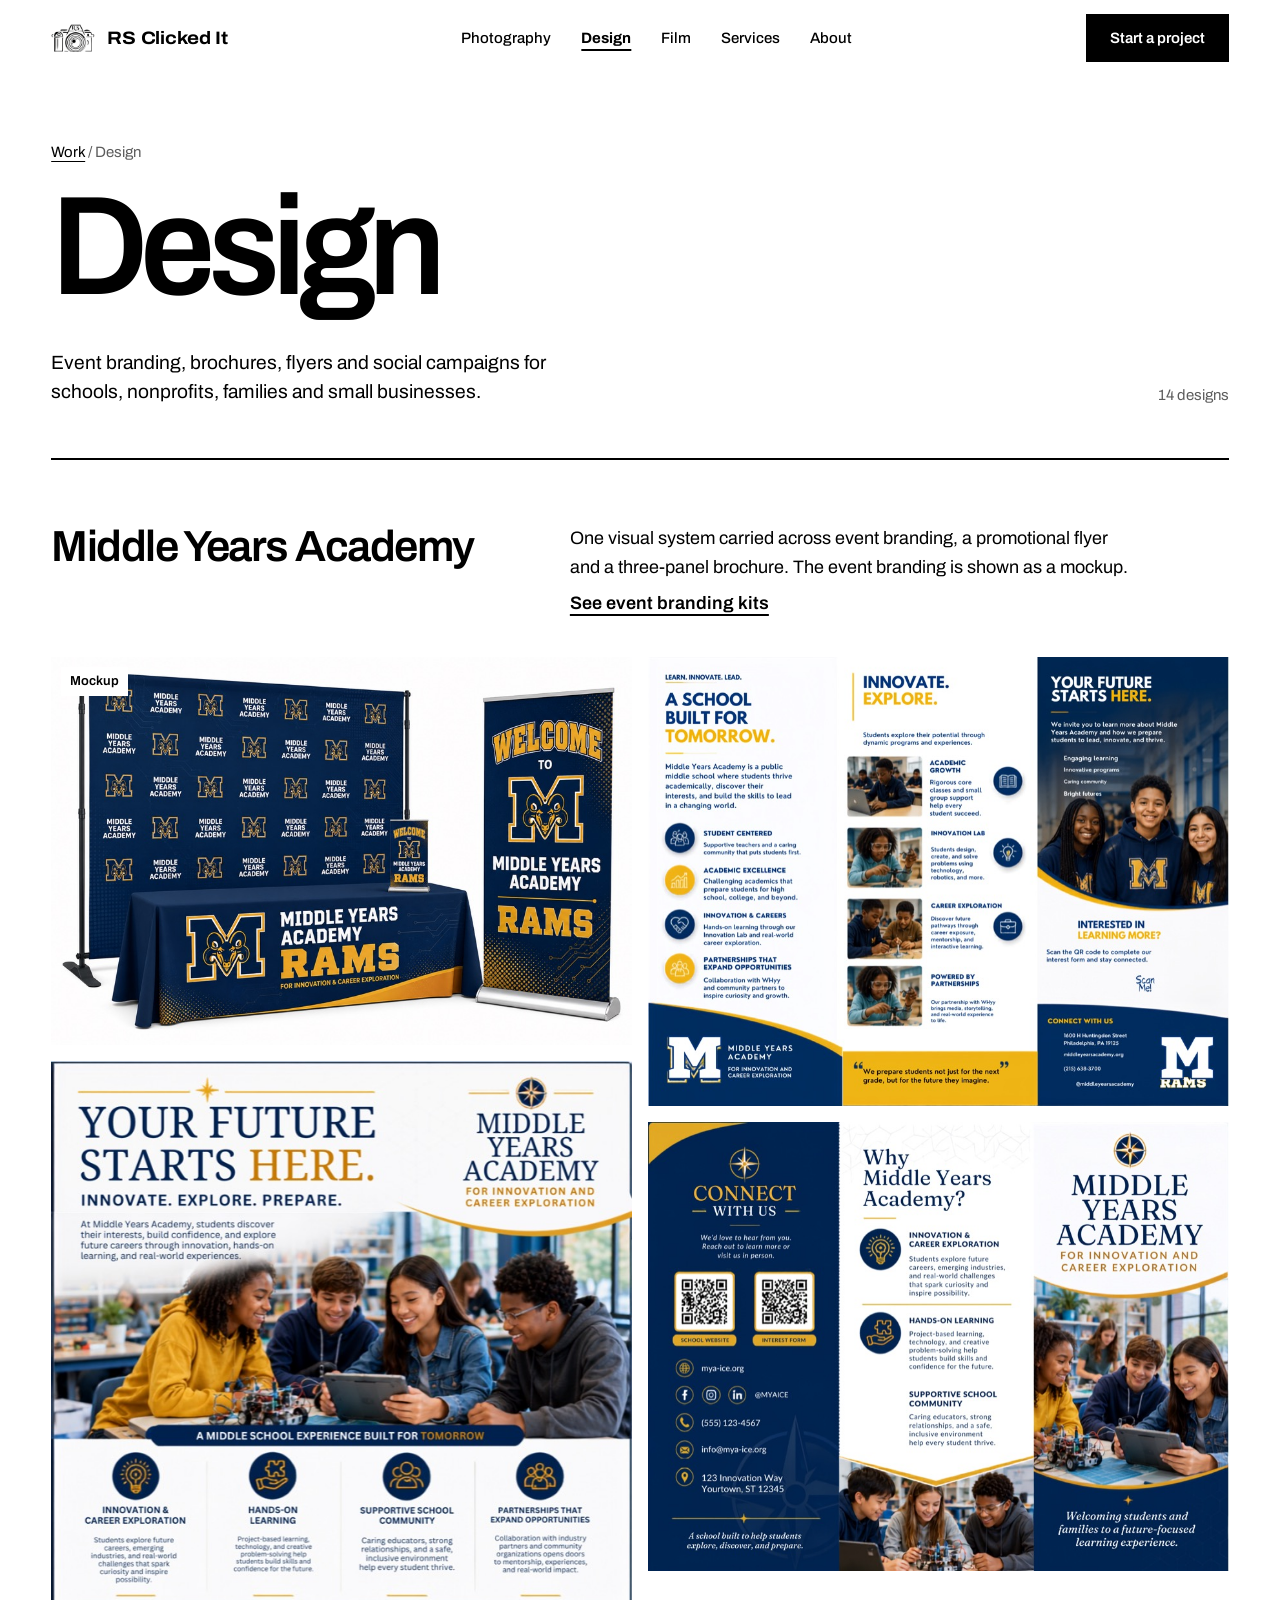
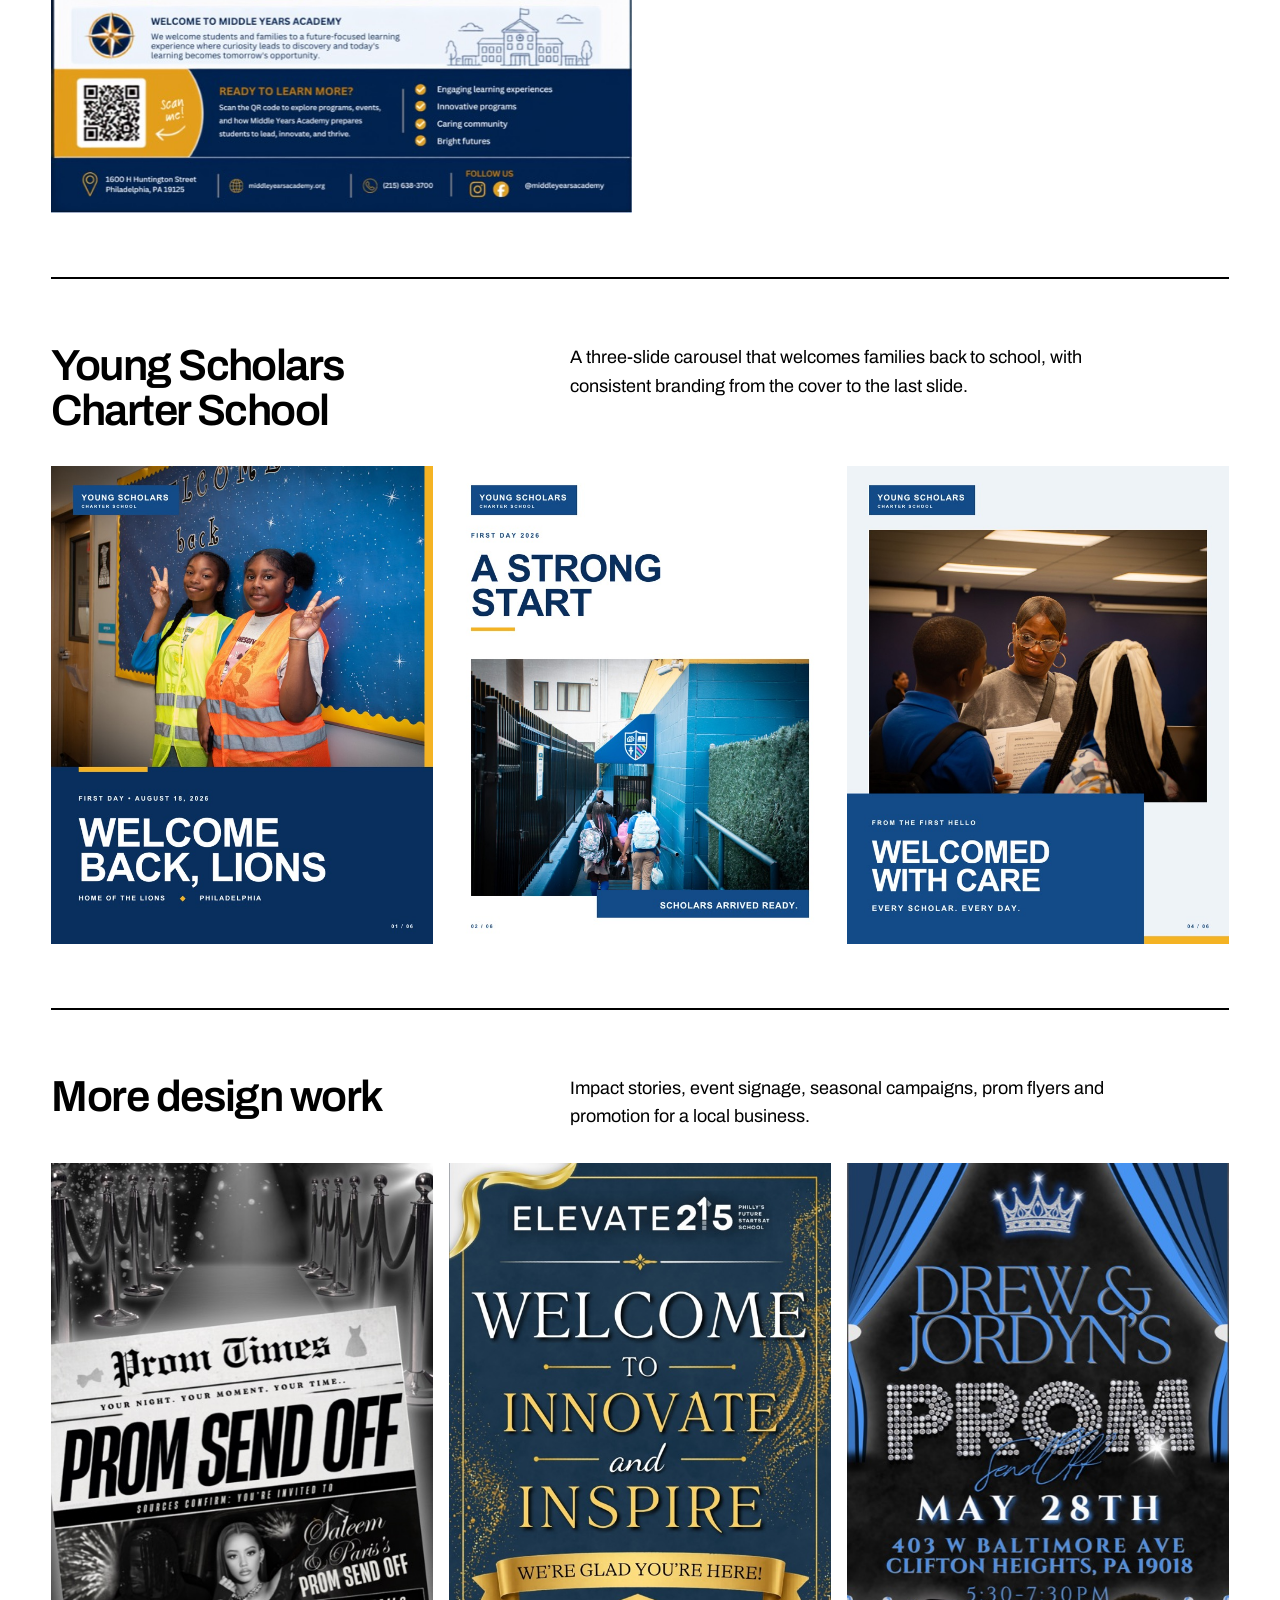
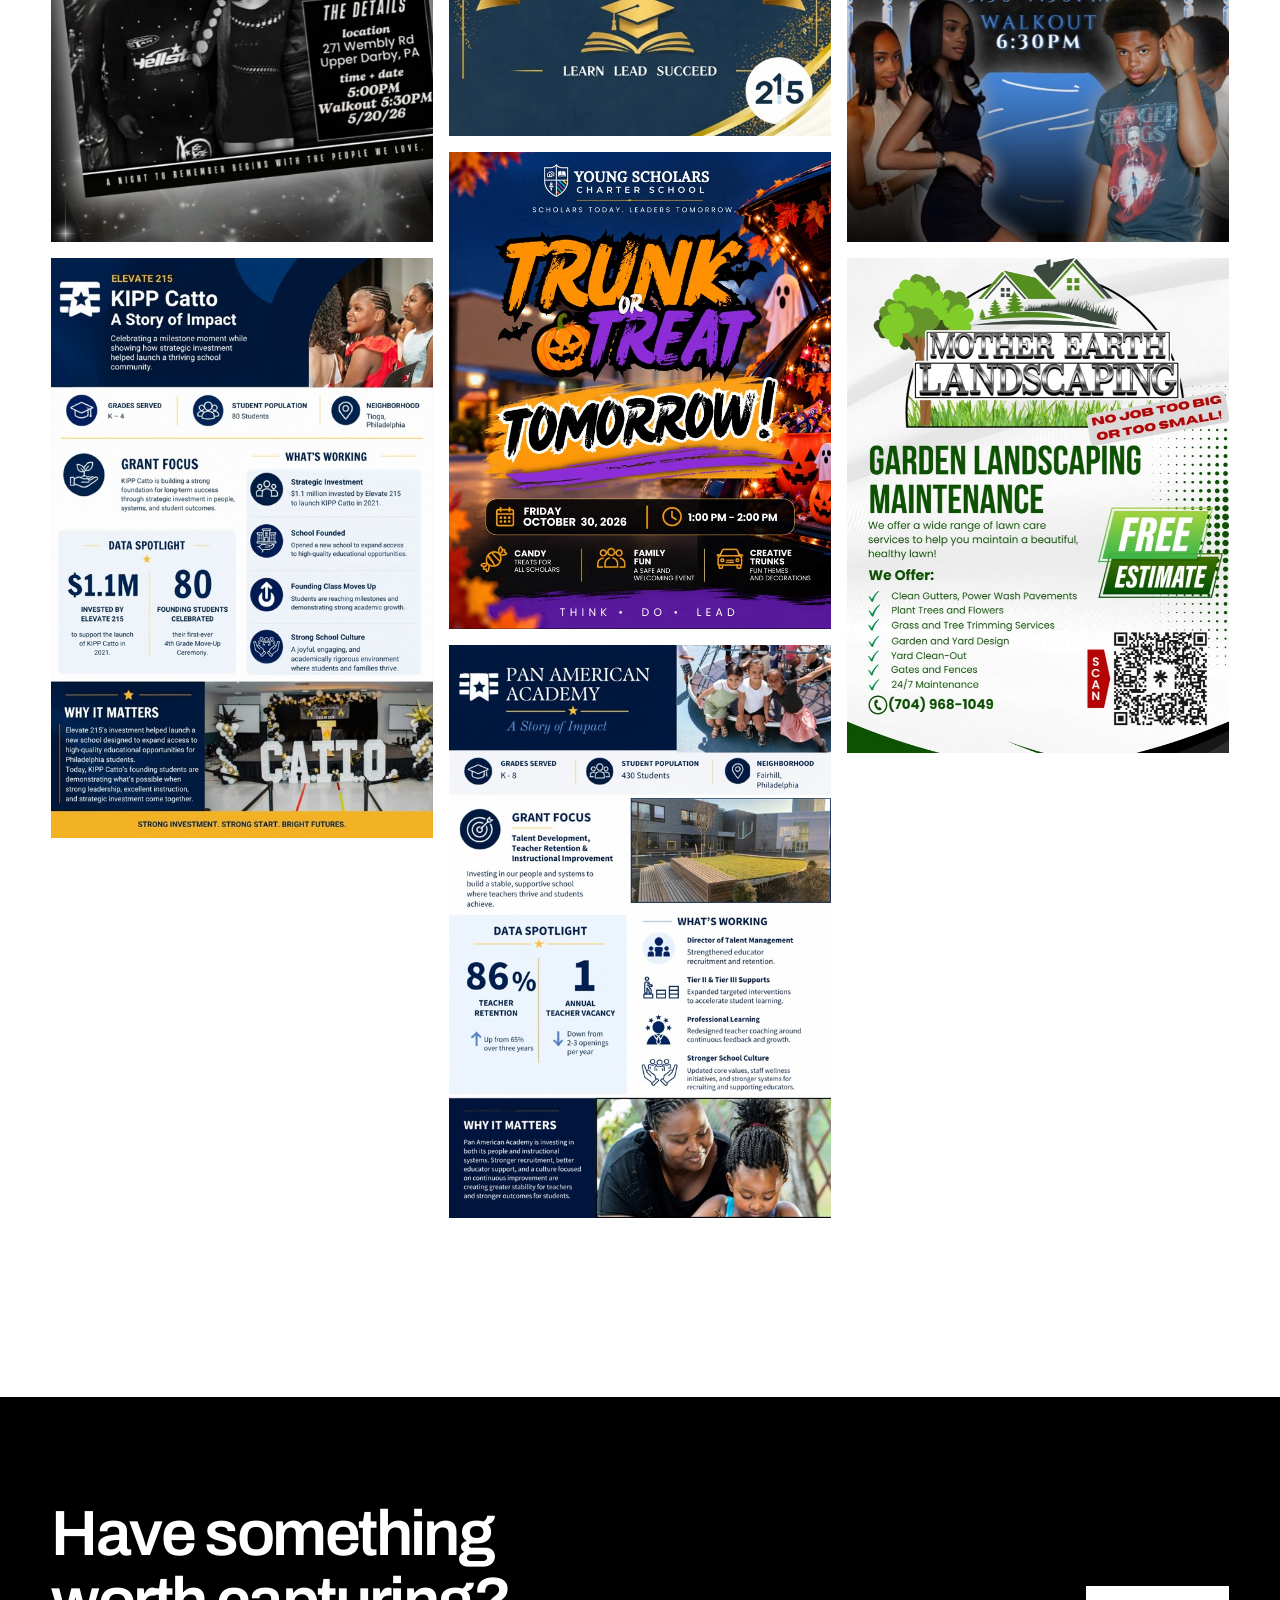
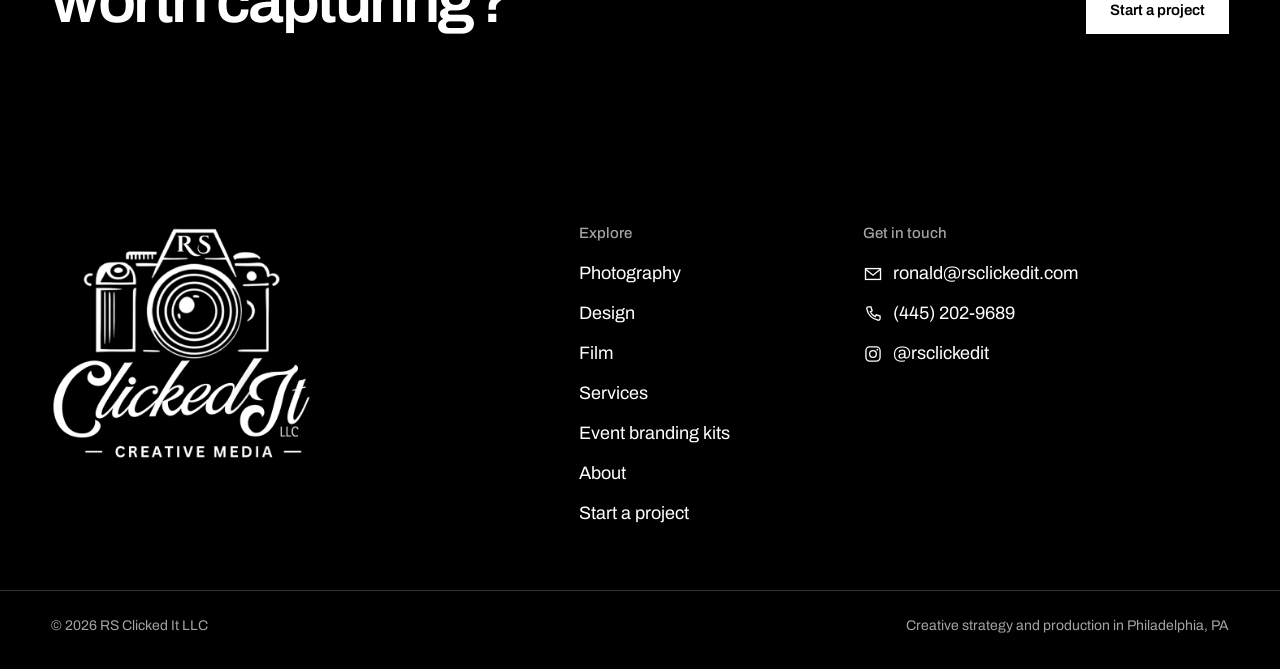
==== commit 9604b728: "Add event branding kits with quote requests A homepage section after Services offers a Table Kit, Ev" ====
--- a/design.html
+++ b/design.html
@@ -17,7 +17,7 @@
   <link rel="preconnect" href="https://fonts.googleapis.com">
   <link rel="preconnect" href="https://fonts.gstatic.com" crossorigin>
   <link rel="stylesheet" href="https://fonts.googleapis.com/css2?family=Archivo:wdth,wght@62..125,100..900&amp;display=swap">
-  <link rel="stylesheet" href="assets/css/site.css?v=94019486">
+  <link rel="stylesheet" href="assets/css/site.css?v=46b7371d">
   <script>if(document.visibilityState==="visible"&&window.matchMedia("(prefers-reduced-motion: no-preference)").matches)document.documentElement.classList.add("motion");</script>
 </head>
 <body data-page="design">
@@ -57,7 +57,7 @@
     <section class="case" aria-labelledby="case-mya">
       <div class="case-head">
         <h2 class="case-title" id="case-mya">Middle Years Academy</h2>
-        <p>One visual system carried across event branding, a promotional flyer and a three-panel brochure. The event branding is shown as a mockup.</p>
+        <p>One visual system carried across event branding, a promotional flyer and a three-panel brochure. The event branding is shown as a mockup. <a class="text-link" href="index.html#event-kits">See event branding kits</a></p>
       </div>
       <ul class="masonry masonry-2"><li><button class="tile" type="button" data-full="assets/img/design/01-mya-event-branding-mockup.jpg" data-caption="Event branding for Middle Years Academy, shown as a mockup" aria-label="View larger: Mockup of Middle Years Academy event branding across a booth, banner and table"><span class="tile-tag">Mockup</span><img src="assets/img/design/thumb/01-mya-event-branding-mockup.jpg" width="900" height="600" alt="Mockup of Middle Years Academy event branding across a booth, banner and table" loading="lazy" decoding="async"></button></li><li><button class="tile" type="button" data-full="assets/img/design/04-mya-promotional-flyer.jpg" data-caption="Promotional flyer" aria-label="View larger: Middle Years Academy promotional flyer"><img src="assets/img/design/thumb/04-mya-promotional-flyer.jpg" width="695" height="900" alt="Middle Years Academy promotional flyer" loading="lazy" decoding="async"></button></li><li><button class="tile" type="button" data-full="assets/img/design/02-mya-brochure-interior.jpg" data-caption="Brochure interior" aria-label="View larger: Interior spread of a three-panel Middle Years Academy brochure"><img src="assets/img/design/thumb/02-mya-brochure-interior.jpg" width="900" height="695" alt="Interior spread of a three-panel Middle Years Academy brochure" loading="lazy" decoding="async"></button></li><li><button class="tile" type="button" data-full="assets/img/design/03-mya-brochure-exterior.jpg" data-caption="Brochure exterior" aria-label="View larger: Exterior panels of the Middle Years Academy brochure"><img src="assets/img/design/thumb/03-mya-brochure-exterior.jpg" width="900" height="695" alt="Exterior panels of the Middle Years Academy brochure" loading="lazy" decoding="async"></button></li></ul>
     </section>
@@ -121,6 +121,7 @@
         <li><a href="design.html">Design</a></li>
         <li><a href="film.html">Film</a></li>
         <li><a href="index.html#services">Services</a></li>
+        <li><a href="index.html#event-kits">Event branding kits</a></li>
         <li><a href="index.html#about">About</a></li>
         <li><a href="index.html#contact">Start a project</a></li>
       </ul>
@@ -140,6 +141,6 @@
   </div>
 </footer>
 
-<script src="assets/js/site.js?v=47d76ffc" defer></script>
+<script src="assets/js/site.js?v=15932ed9" defer></script>
 </body>
 </html>
--- a/assets/css/site.css
+++ b/assets/css/site.css
@@ -668,6 +668,69 @@
 
 @media (max-width: 900px) {
   .service { grid-template-columns: 1fr; }
+}
+
+/* ---------- Event branding kits ---------- */
+
+.btn-outline { background: var(--paper); color: var(--ink); }
+.btn-outline:hover { background: var(--ink); color: var(--paper); }
+
+.kits-intro {
+  display: grid;
+  grid-template-columns: minmax(0, 7fr) minmax(0, 5fr);
+  gap: clamp(28px, 4vw, 64px);
+  align-items: end;
+  margin-bottom: clamp(40px, 5vw, 64px);
+}
+.kits-intro .lead { margin: 20px 0 12px; }
+.kits-intro p:last-child { margin: 0; max-width: 40ch; }
+.kits-figure { margin: 0; }
+.kits-figure img { width: 100%; aspect-ratio: 3 / 2; object-fit: cover; background: var(--fog); }
+.kits-figure figcaption { margin-top: 10px; }
+
+.kit-list {
+  display: grid;
+  grid-template-columns: repeat(3, minmax(0, 1fr));
+  margin: 0;
+  padding: 0;
+  list-style: none;
+  border-top: 2px solid var(--ink);
+}
+.kit {
+  display: flex;
+  flex-direction: column;
+  gap: 16px;
+  padding: 28px clamp(20px, 2.4vw, 36px) 32px;
+  border-right: 1px solid var(--rule);
+}
+.kit:last-child { border-right: 0; }
+.kit-name {
+  font-size: clamp(1.5rem, 2.2vw, 2rem);
+  font-weight: 500;
+  line-height: 1.1;
+  letter-spacing: -0.01em;
+  font-variation-settings: "wdth" 125;
+}
+.kit-for { margin: 0; color: var(--graphite); }
+.kit ul { flex: 1; margin: 8px 0 12px; padding: 0; list-style: none; }
+.kit ul li { padding: 10px 0; border-top: 1px solid var(--rule); font-size: 1rem; }
+.kit .btn { align-self: flex-start; }
+
+.kit-featured { background: var(--ink); color: var(--paper); }
+.kit-featured .kit-for { color: var(--smoke); }
+.kit-featured ul li { border-color: var(--rule-dark); }
+.kit-featured .btn { border-color: var(--paper); background: var(--paper); color: var(--ink); }
+.kit-featured .btn:hover { background: var(--ink); color: var(--paper); }
+.kit-featured :focus-visible { outline-color: var(--paper); }
+
+.kits-foot { max-width: 70ch; margin: 28px 0 0; color: var(--graphite); font-size: 0.9375rem; }
+
+@media (max-width: 900px) {
+  .kits-intro { grid-template-columns: 1fr; }
+  .kit-list { grid-template-columns: 1fr; }
+  .kit { border-right: 0; border-bottom: 1px solid var(--rule); }
+  .kit:not(.kit-featured) { padding-inline: 0; }
+  .kit:last-child { border-bottom: 0; }
 }
 
 /* ---------- About ---------- */
@@ -947,6 +1010,31 @@
 .masonry li[hidden] { display: none; }
 .masonry-2 { columns: 2 320px; }
 
+/* Row-by-row photo layout: every photo keeps its full shape and each row
+   shares one height. Each item's --r is its width divided by its height. */
+.justified {
+  --row-h: 280px;
+  display: flex;
+  flex-wrap: wrap;
+  gap: 14px;
+  margin: 0;
+  padding: 0;
+  list-style: none;
+}
+.justified::after { content: ""; flex-grow: 1000000; }
+.justified li {
+  flex-grow: calc(var(--r) * 100);
+  flex-shrink: 1;
+  flex-basis: calc(var(--r) * var(--row-h));
+  min-width: 0;
+}
+.justified li[hidden] { display: none; }
+.justified .tile img { width: 100%; height: auto; }
+
+@media (max-width: 700px) {
+  .justified { --row-h: 150px; gap: 8px; }
+}
+
 .tile {
   position: relative;
   display: block;
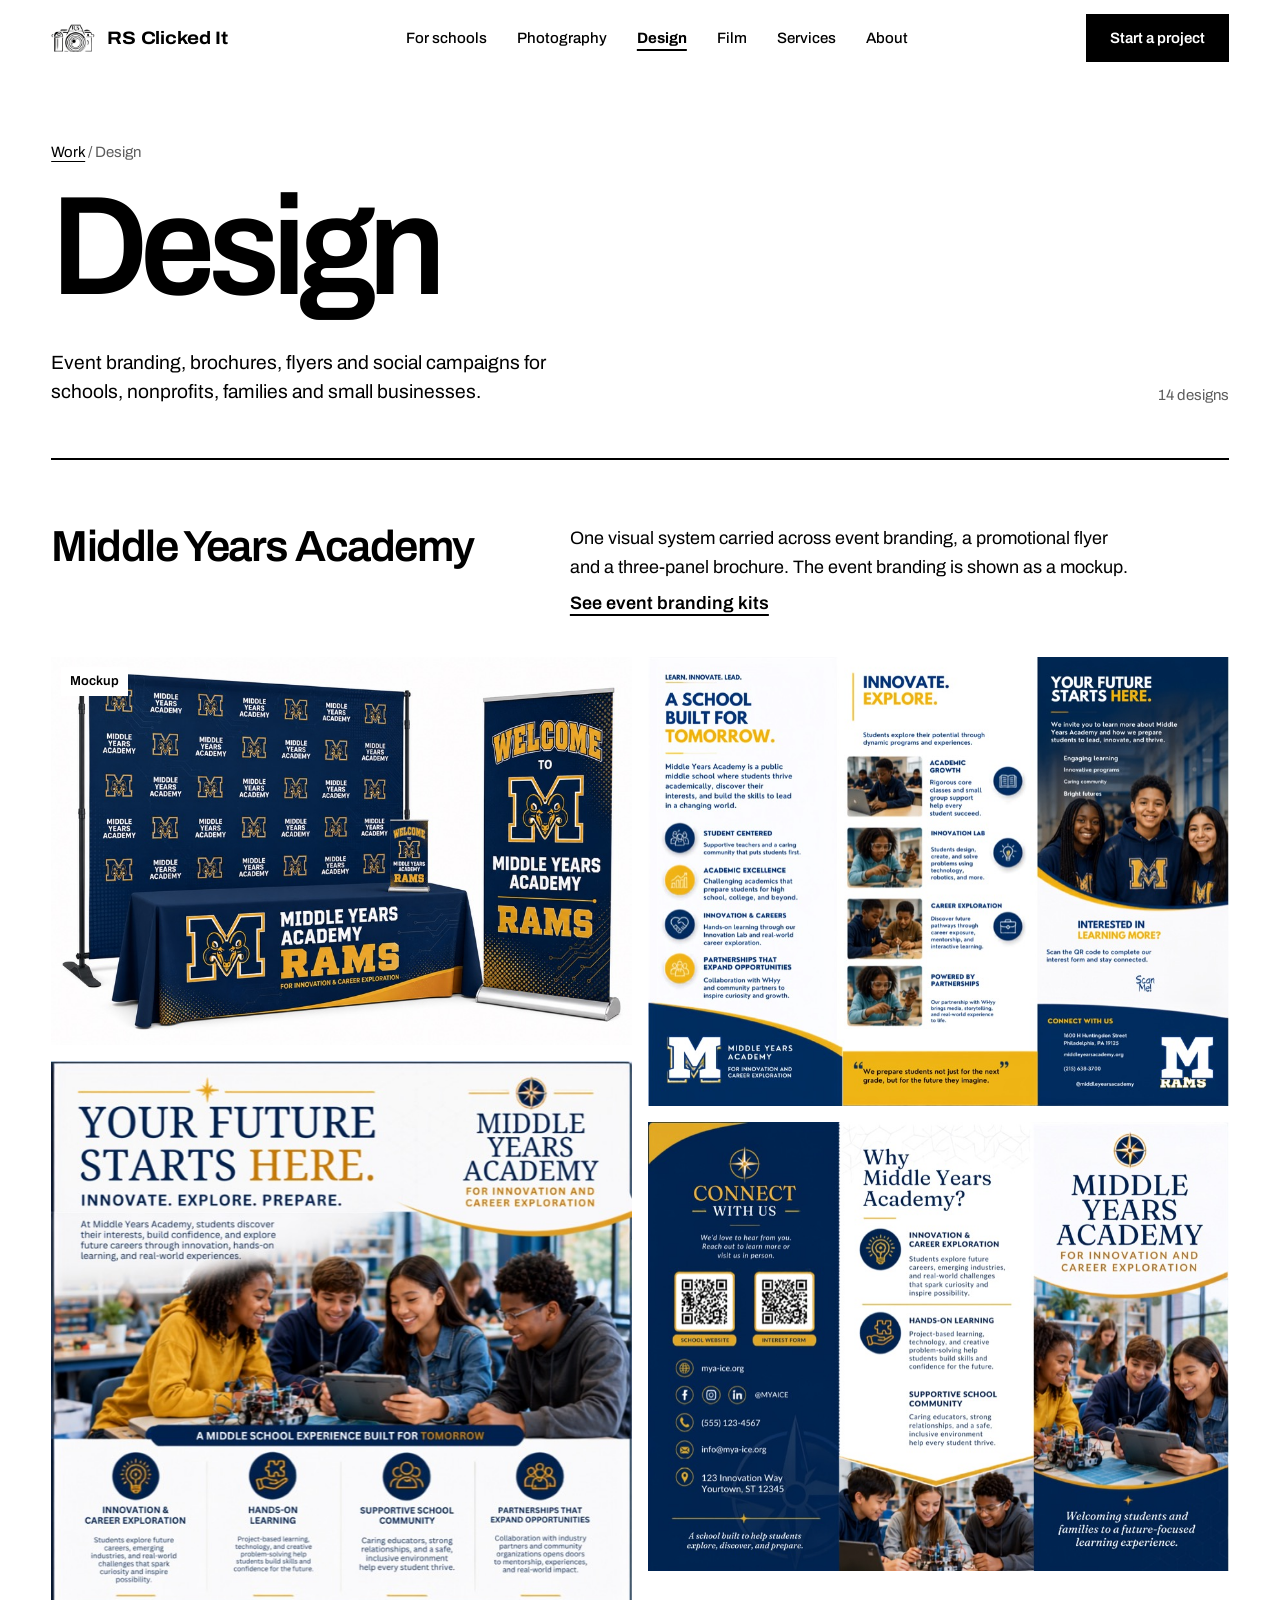
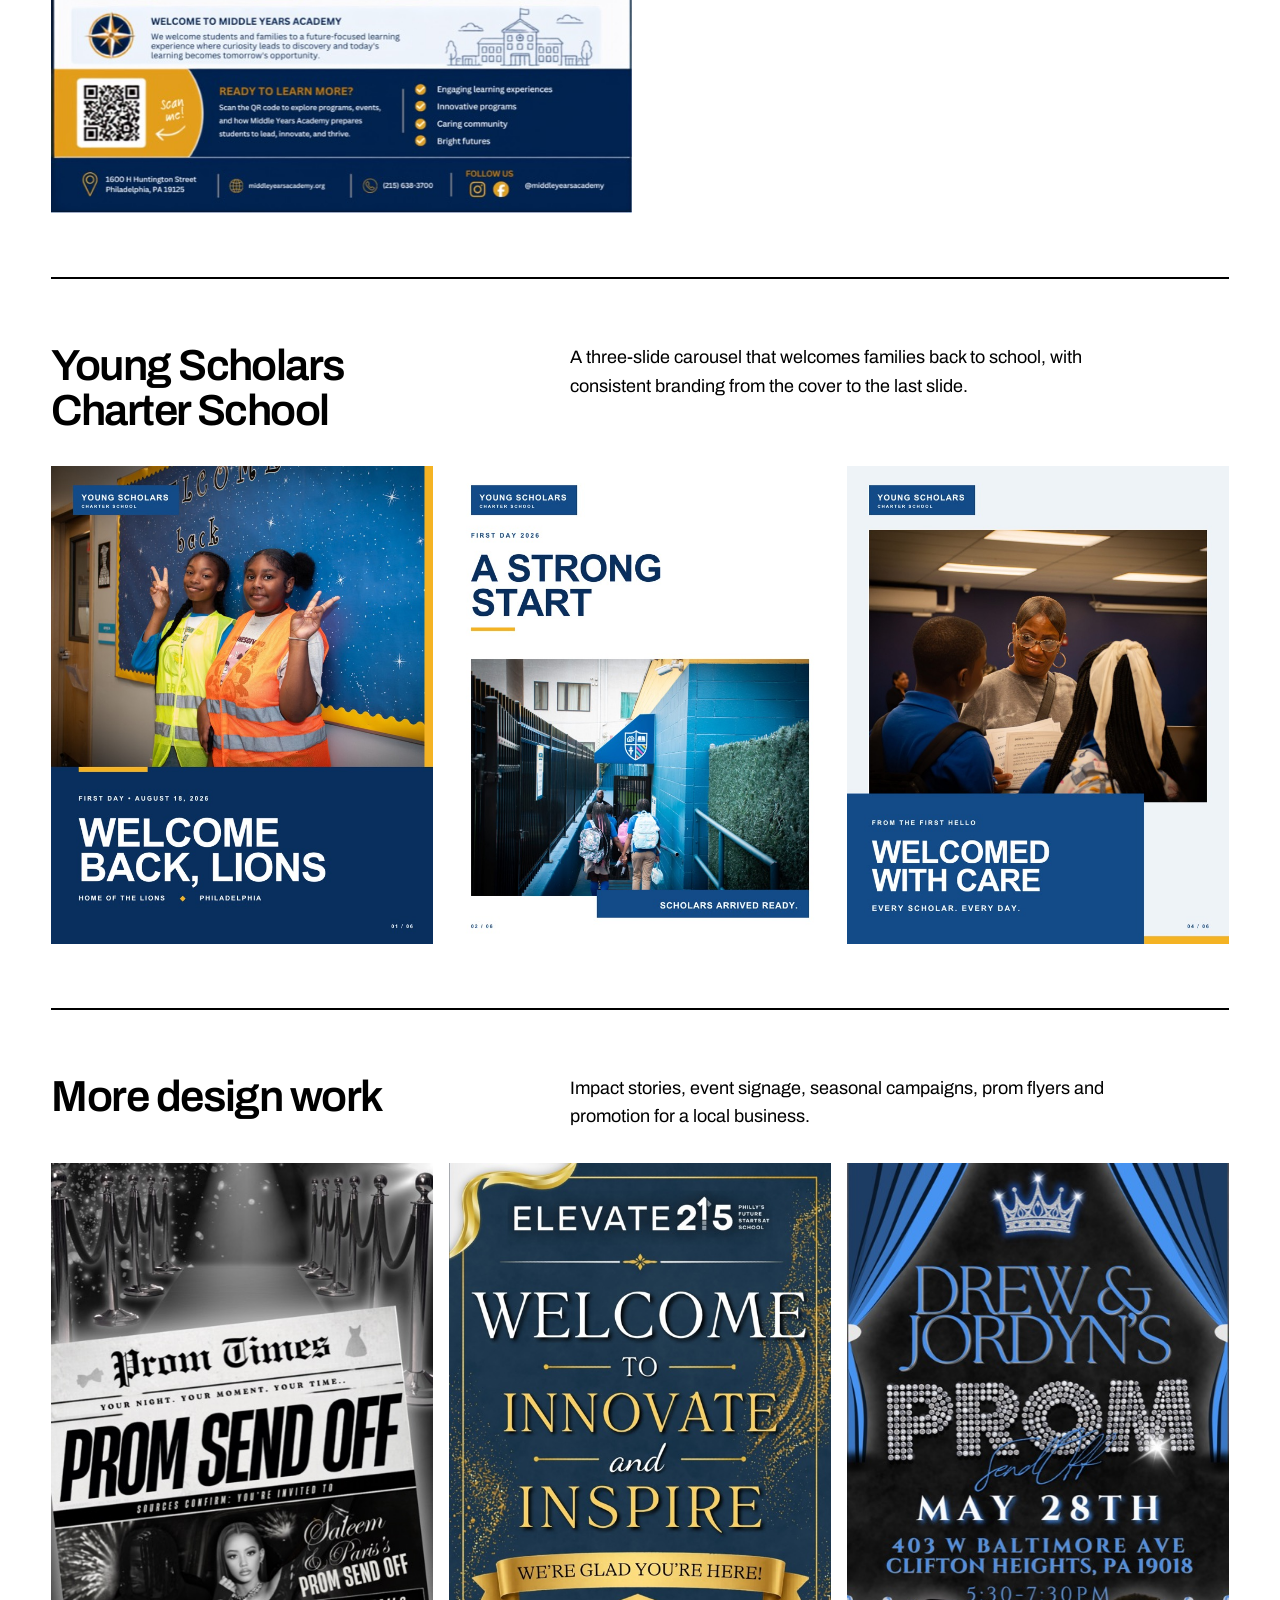
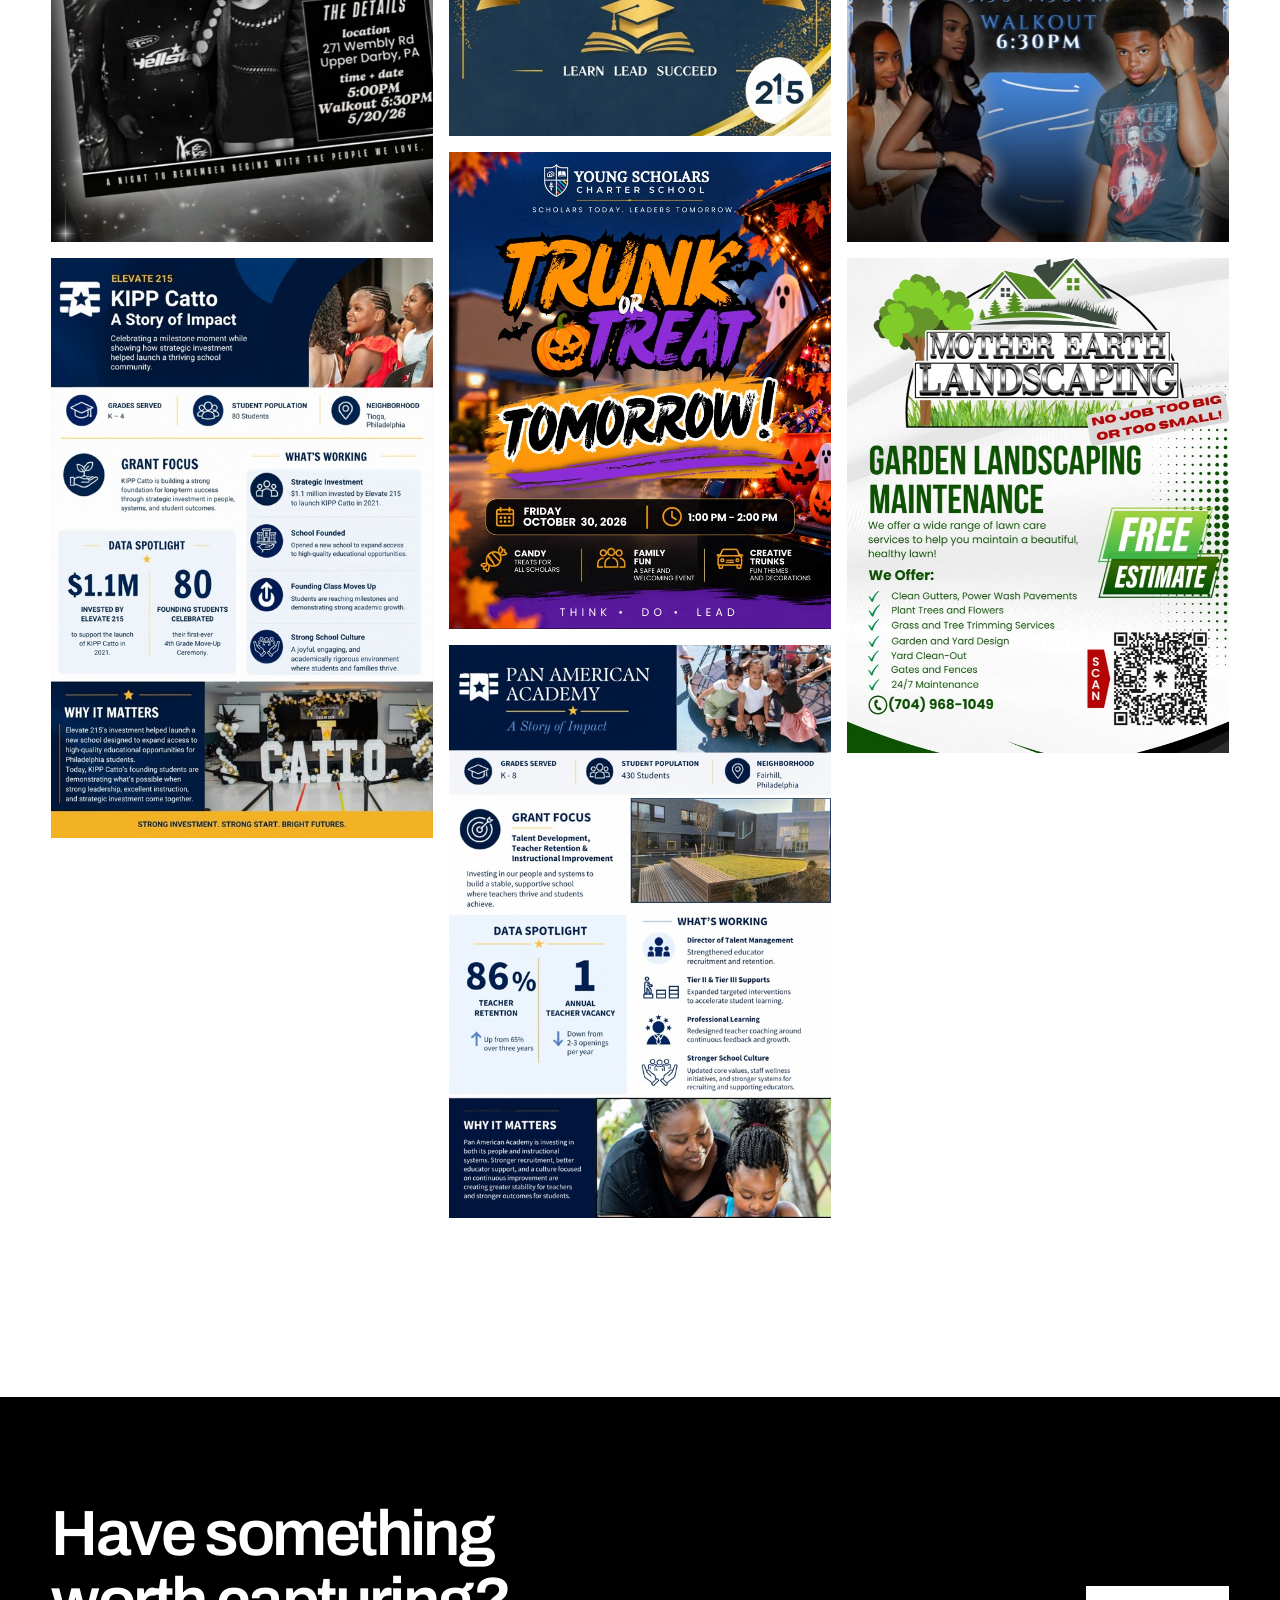
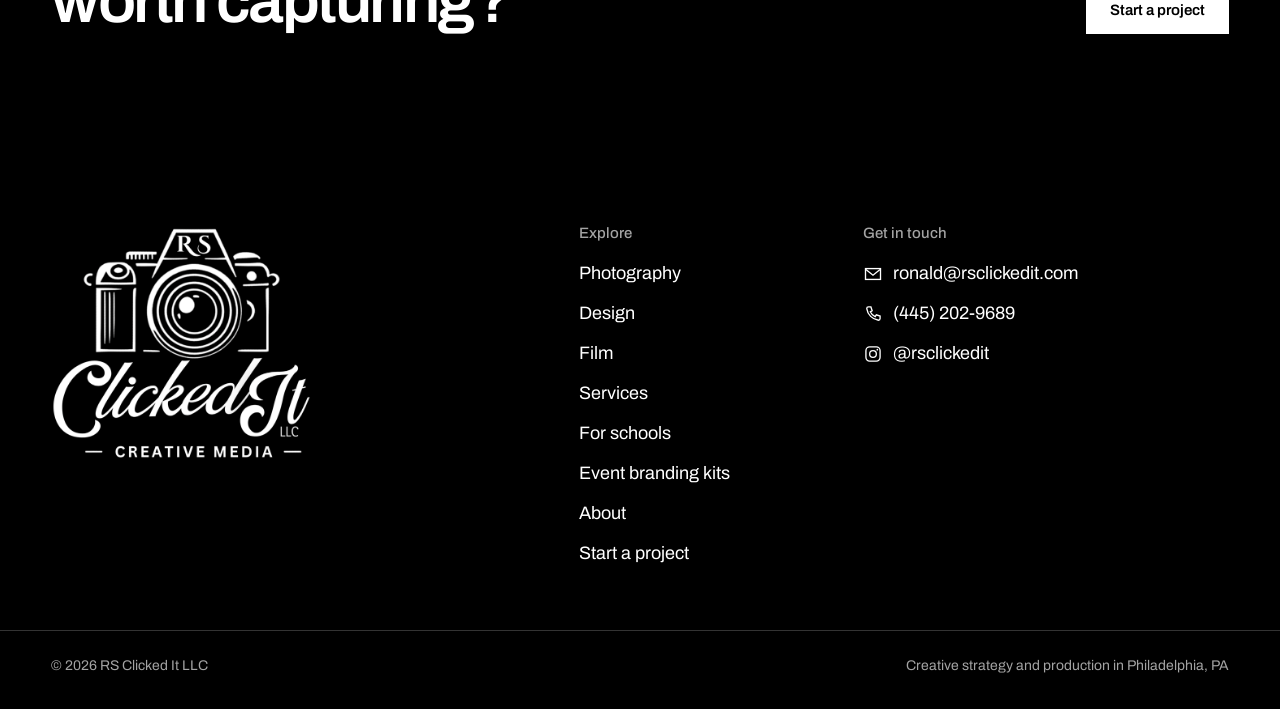
==== commit 83ca5279: "Add a For Schools page A page to send to school leaders: the Imhotep promotion film, the Elevate 215" ====
--- a/design.html
+++ b/design.html
@@ -17,7 +17,7 @@
   <link rel="preconnect" href="https://fonts.googleapis.com">
   <link rel="preconnect" href="https://fonts.gstatic.com" crossorigin>
   <link rel="stylesheet" href="https://fonts.googleapis.com/css2?family=Archivo:wdth,wght@62..125,100..900&amp;display=swap">
-  <link rel="stylesheet" href="assets/css/site.css?v=46b7371d">
+  <link rel="stylesheet" href="assets/css/site.css?v=c4018207">
   <script>if(document.visibilityState==="visible"&&window.matchMedia("(prefers-reduced-motion: no-preference)").matches)document.documentElement.classList.add("motion");</script>
 </head>
 <body data-page="design">
@@ -26,7 +26,7 @@
 <header class="site-header">
   <nav class="nav wrap" aria-label="Main">
     <a class="brand" href="index.html"><img src="assets/img/brand/camera-mark.png" width="240" height="152" alt="">RS Clicked It</a>
-    <ul class="nav-links"><li><a href="photography.html">Photography</a></li><li><a href="design.html" aria-current="page">Design</a></li><li><a href="film.html">Film</a></li><li><a href="index.html#services">Services</a></li><li><a href="index.html#about">About</a></li></ul>
+    <ul class="nav-links"><li><a href="schools.html">For schools</a></li><li><a href="photography.html">Photography</a></li><li><a href="design.html" aria-current="page">Design</a></li><li><a href="film.html">Film</a></li><li><a href="index.html#services">Services</a></li><li><a href="index.html#about">About</a></li></ul>
     <a class="btn nav-cta" href="index.html#contact">Start a project</a>
     <button class="icon-btn menu-toggle" type="button" data-dialog-open="menu-panel" aria-label="Open menu"><svg class="icon" viewBox="0 0 24 24" fill="none" stroke="currentColor" stroke-width="1.8" aria-hidden="true"><path d="M3 8h18M3 16h18"/></svg></button>
   </nav>
@@ -38,7 +38,7 @@
       <a class="brand" href="index.html"><img src="assets/img/brand/camera-mark.png" width="240" height="152" alt="">RS Clicked It</a>
       <button class="icon-btn" type="button" data-dialog-close aria-label="Close menu"><svg class="icon" viewBox="0 0 24 24" fill="none" stroke="currentColor" stroke-width="1.8" aria-hidden="true"><path d="M6 6l12 12M18 6 6 18"/></svg></button>
     </div>
-    <ul><li><a href="photography.html">Photography</a></li><li><a href="design.html">Design</a></li><li><a href="film.html">Film</a></li><li><a href="index.html#services">Services</a></li><li><a href="index.html#about">About</a></li></ul>
+    <ul><li><a href="schools.html">For schools</a></li><li><a href="photography.html">Photography</a></li><li><a href="design.html">Design</a></li><li><a href="film.html">Film</a></li><li><a href="index.html#services">Services</a></li><li><a href="index.html#about">About</a></li></ul>
     <a class="btn" href="index.html#contact">Start a project</a>
   </div>
 </dialog>
@@ -121,6 +121,7 @@
         <li><a href="design.html">Design</a></li>
         <li><a href="film.html">Film</a></li>
         <li><a href="index.html#services">Services</a></li>
+        <li><a href="schools.html">For schools</a></li>
         <li><a href="index.html#event-kits">Event branding kits</a></li>
         <li><a href="index.html#about">About</a></li>
         <li><a href="index.html#contact">Start a project</a></li>
@@ -141,6 +142,6 @@
   </div>
 </footer>
 
-<script src="assets/js/site.js?v=15932ed9" defer></script>
+<script src="assets/js/site.js?v=7112c290" defer></script>
 </body>
 </html>
--- a/assets/css/site.css
+++ b/assets/css/site.css
@@ -592,6 +592,37 @@
   .work-photo { grid-row: auto; }
   .work-photo .work-media { min-height: 0; aspect-ratio: 4 / 3; }
   .section-head { grid-template-columns: 1fr; }
+}
+
+/* ---------- Client quote ---------- */
+
+.quote-band { padding-top: 0; }
+.pull-quote {
+  display: grid;
+  grid-template-columns: minmax(0, 9fr) minmax(0, 3fr);
+  gap: 24px 48px;
+  align-items: end;
+  margin: 0;
+  padding-top: clamp(32px, 4vw, 56px);
+  border-top: 2px solid var(--ink);
+}
+.pull-quote blockquote { margin: 0; }
+.pull-quote p {
+  max-width: 30ch;
+  margin: 0;
+  font-size: clamp(1.75rem, 3.6vw, 3.25rem);
+  font-weight: 500;
+  line-height: 1.15;
+  letter-spacing: -0.03em;
+  text-indent: -0.42em;   /* hang the opening quote mark in the margin */
+  text-wrap: balance;
+}
+.pull-quote figcaption { display: flex; flex-direction: column; gap: 4px; }
+.quote-name { font-weight: 600; }
+
+@media (max-width: 800px) {
+  .pull-quote { grid-template-columns: 1fr; }
+  .pull-quote p { text-indent: 0; }
 }
 
 /* ---------- Featured film ---------- */
@@ -1118,6 +1149,83 @@
   .film-hero-copy { grid-template-columns: 1fr; }
 }
 
+/* For schools page */
+.seasons-section { padding-top: 0; }
+.season-list {
+  display: grid;
+  grid-template-columns: repeat(4, minmax(0, 1fr));
+  margin: 0;
+  padding: 0;
+  list-style: none;
+  border-top: 2px solid var(--ink);
+}
+.season {
+  display: flex;
+  flex-direction: column;
+  gap: 10px;
+  padding: 24px clamp(16px, 2vw, 28px) 28px;
+  border-right: 1px solid var(--rule);
+}
+.season:first-child { padding-left: 0; }
+.season:last-child { border-right: 0; padding-right: 0; }
+.season-when { margin: 0; color: var(--graphite); font-size: 0.9375rem; }
+.season-name {
+  font-size: clamp(1.375rem, 1.9vw, 1.75rem);
+  font-weight: 500;
+  line-height: 1.1;
+  letter-spacing: -0.01em;
+  font-variation-settings: "wdth" 125;
+}
+.season-for { margin: 0; }
+.season ul { flex: 1; margin: 6px 0 4px; padding: 0; list-style: none; color: var(--graphite); font-size: 1rem; }
+.season ul li { padding: 8px 0; border-top: 1px solid var(--rule); }
+.season .text-link { align-self: flex-start; }
+
+.sample-grid {
+  display: grid;
+  grid-template-columns: repeat(3, minmax(0, 1fr));
+  gap: clamp(24px, 3vw, 40px) clamp(16px, 2vw, 28px);
+  margin: 0;
+  padding: 0;
+  list-style: none;
+}
+.sample { display: grid; gap: 6px; text-decoration: none; }
+.sample-media { display: block; aspect-ratio: 16 / 10; overflow: hidden; margin-bottom: 8px; background: var(--paper); }
+.sample-media img { width: 100%; height: 100%; object-fit: cover; }
+.sample-title { font-size: 1.1875rem; font-weight: 600; line-height: 1.25; }
+.sample:hover .sample-title { text-decoration: underline; text-underline-offset: 5px; }
+
+.steps {
+  display: grid;
+  grid-template-columns: repeat(3, minmax(0, 1fr));
+  gap: 24px clamp(24px, 3vw, 48px);
+  margin: 0;
+  padding: 0;
+  list-style: none;
+  counter-reset: step;
+}
+.steps li { counter-increment: step; padding-top: 20px; border-top: 2px solid var(--ink); }
+.steps h3 { font-size: clamp(1.5rem, 2.2vw, 2rem); letter-spacing: -0.02em; }
+.steps h3::before { content: counter(step) ". "; }
+.steps p { margin: 12px 0 0; max-width: 40ch; }
+.schools-clients { margin-top: clamp(48px, 6vw, 80px); }
+
+@media (max-width: 1100px) {
+  .season-list { grid-template-columns: repeat(2, minmax(0, 1fr)); }
+  .season { border-bottom: 1px solid var(--rule); }
+  .season:nth-child(2n) { border-right: 0; padding-right: 0; }
+  .season:nth-child(2n + 1) { padding-left: 0; }
+}
+@media (max-width: 800px) {
+  .sample-grid { grid-template-columns: 1fr 1fr; }
+  .steps { grid-template-columns: 1fr; }
+}
+@media (max-width: 640px) {
+  .season-list { grid-template-columns: 1fr; }
+  .season { padding-inline: 0; border-right: 0; }
+  .sample-grid { grid-template-columns: 1fr; }
+}
+
 /* Closing call to action on portfolio pages */
 .closer { padding-block: clamp(64px, 8vw, 112px); }
 .closer-inner {
